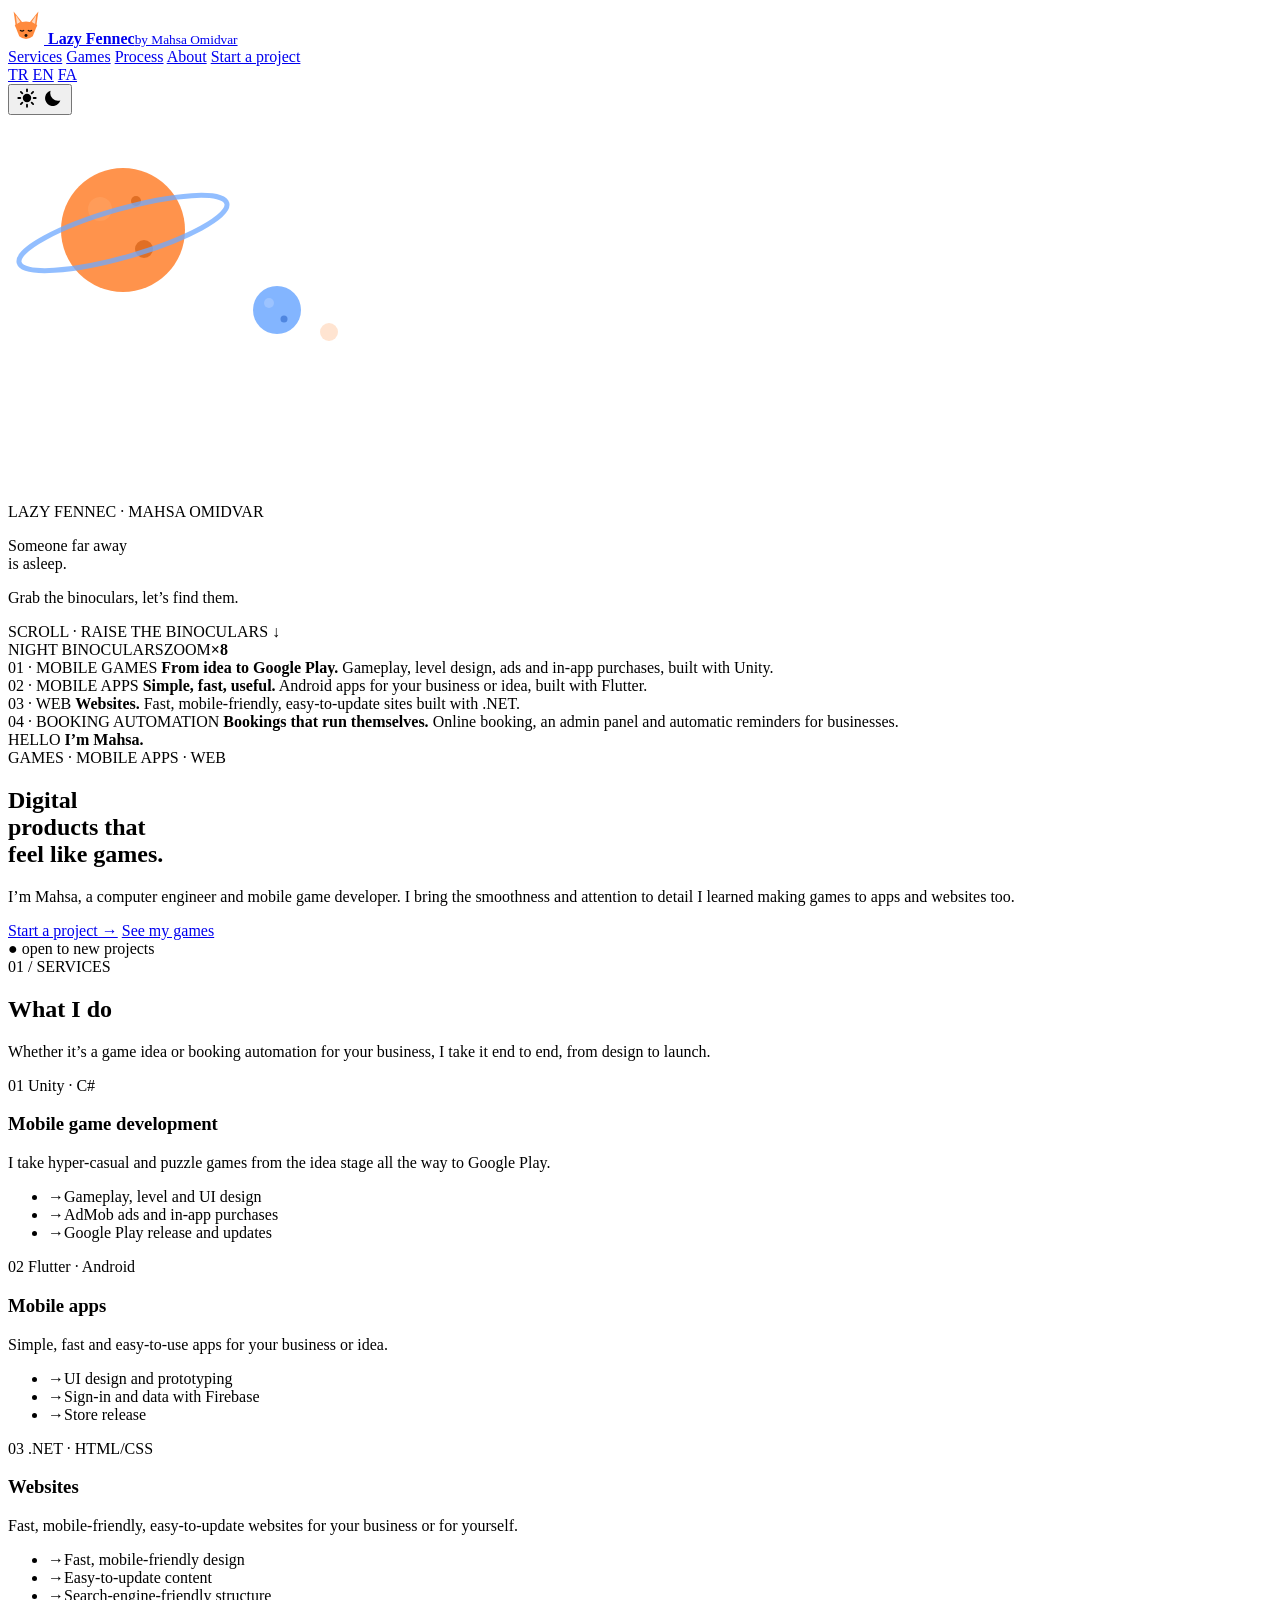
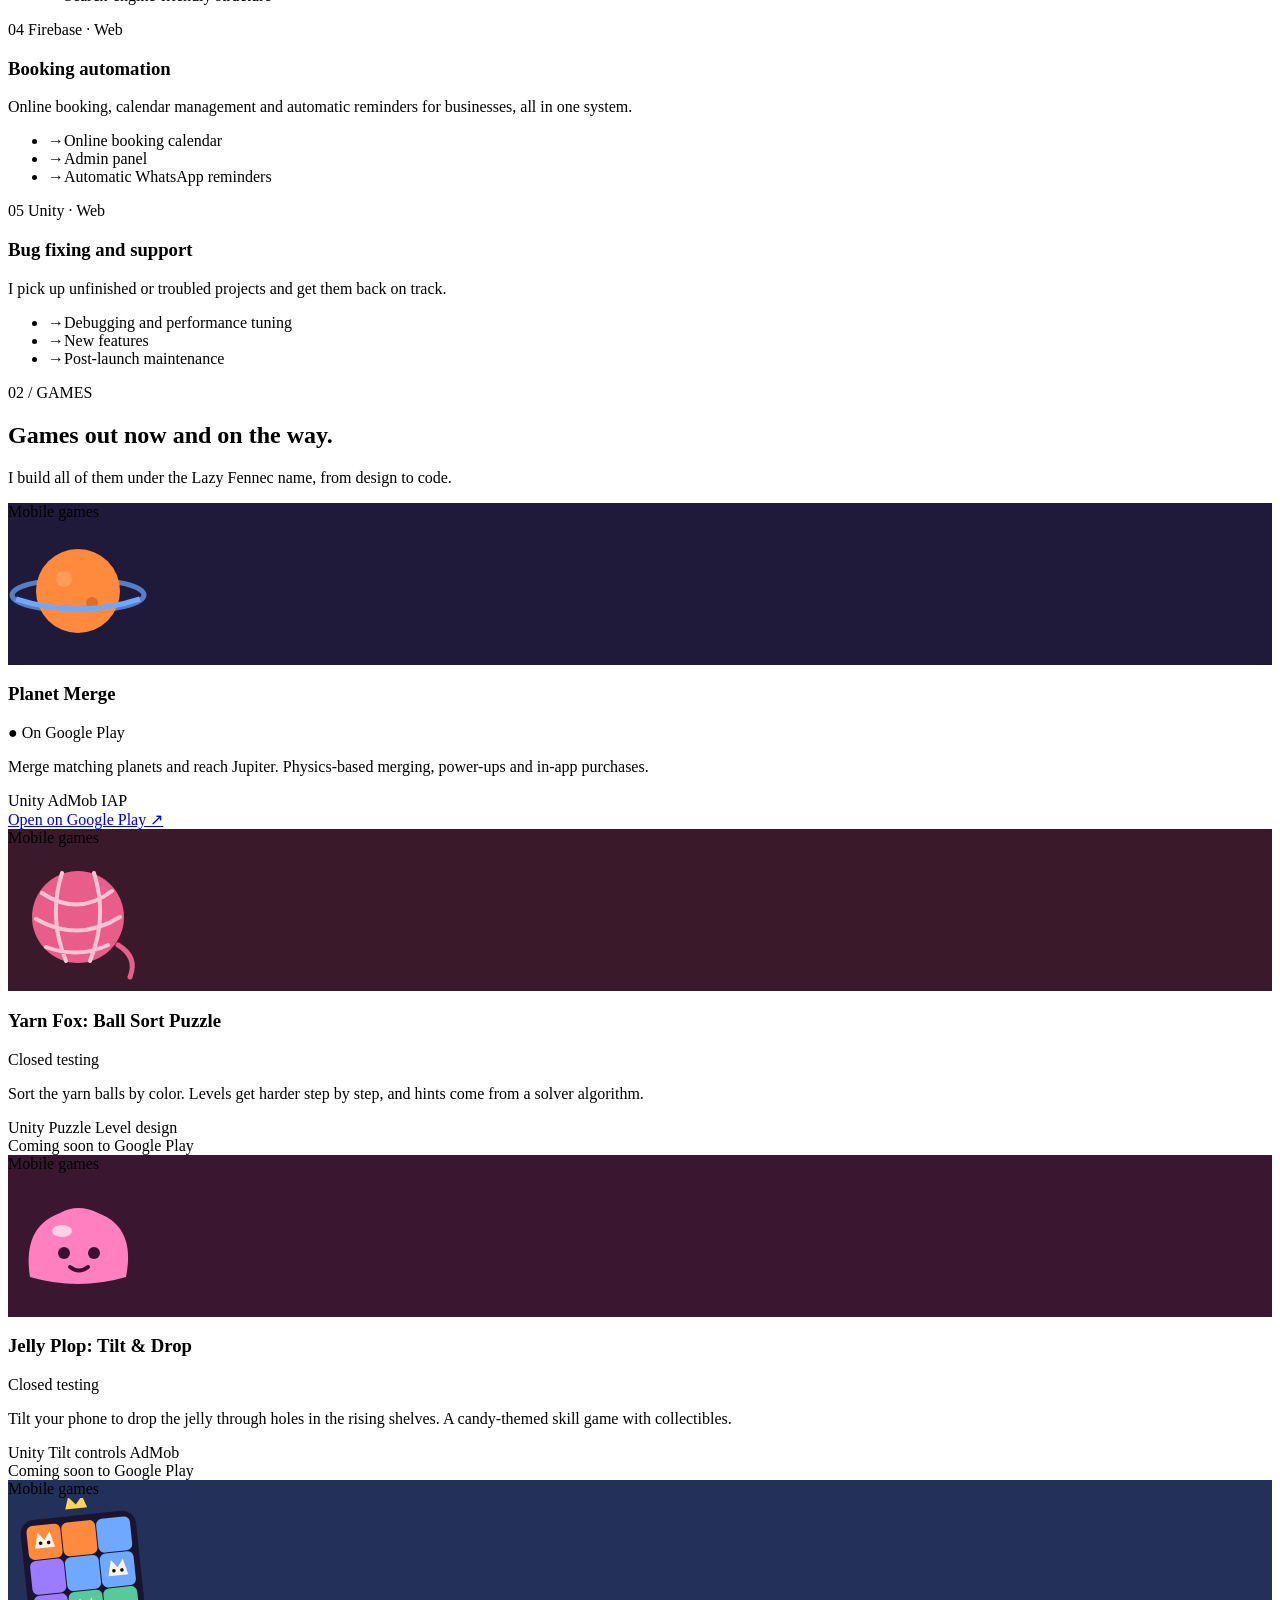
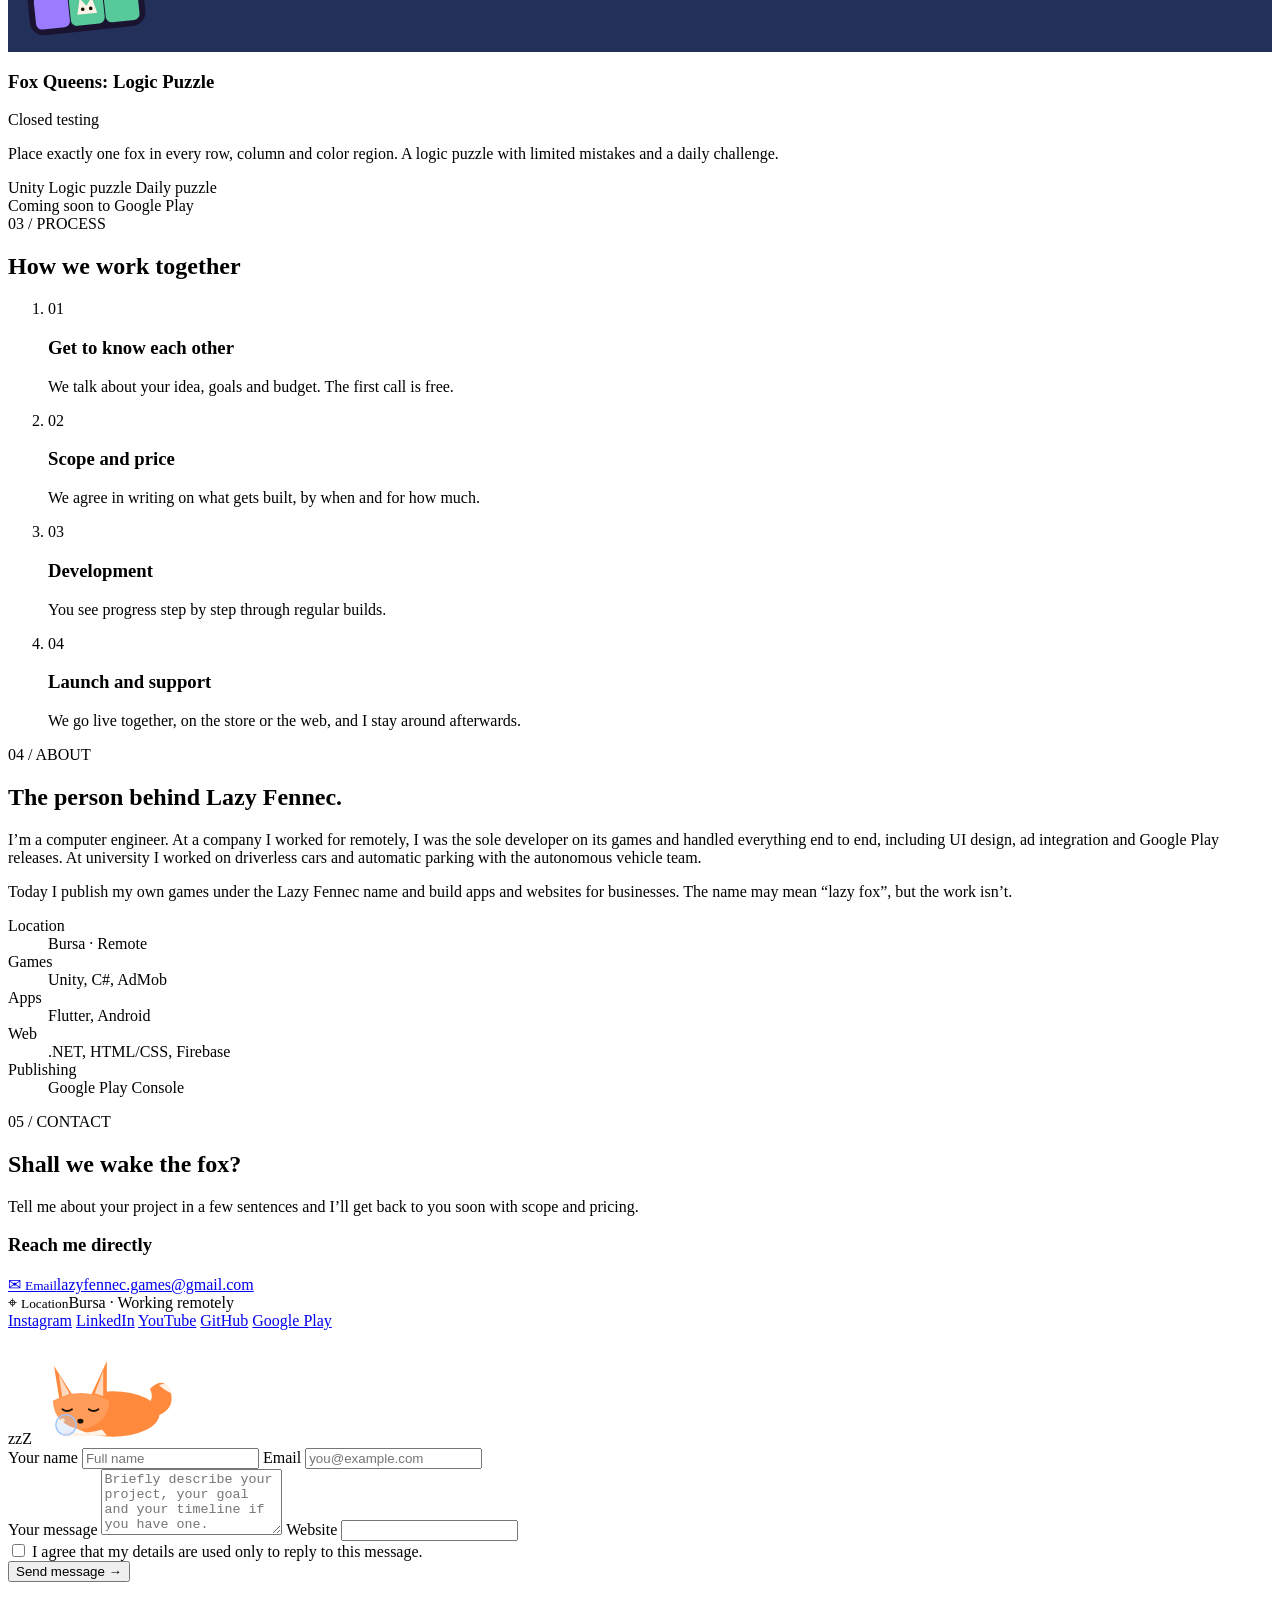
==== en/index.html @ 547708f9 "Yeni kişisel site: en/" ====
<!-- lf-static -->
<!DOCTYPE html>
<html lang="en" dir="ltr">
<head>
    <meta charset="utf-8" />
    <meta name="viewport" content="width=device-width, initial-scale=1" />
    <title>Lazy Fennec &#xB7; Mahsa Omidvar &#xB7; Games, apps and web</title>
    <meta name="description" content="Lazy Fennec &#xB7; Mahsa Omidvar. Mobile game, mobile app and website development. From idea to launch with Unity, Flutter and .NET." />
    <meta name="theme-color" content="#0F0D17" />
    <meta property="og:title" content="Lazy Fennec · Mahsa Omidvar" />
    <meta property="og:description" content="Digital products that feel like games: mobile games, apps and websites." />
    <meta property="og:type" content="website" />
        <link rel="canonical" href="https://lazyfennecgames.github.io/en/" />
        <link rel="alternate" hreflang="tr" href="https://lazyfennecgames.github.io/" />
        <link rel="alternate" hreflang="en" href="https://lazyfennecgames.github.io/en/" />
        <link rel="alternate" hreflang="fa" href="https://lazyfennecgames.github.io/fa/" />
        <link rel="alternate" hreflang="x-default" href="https://lazyfennecgames.github.io/" />
    <link rel="icon" href="/img/favicon.svg" type="image/svg+xml" />
    <link rel="preconnect" href="https://fonts.googleapis.com" />
    <link rel="preconnect" href="https://fonts.gstatic.com" crossorigin />
    <link href="https://fonts.googleapis.com/css2?family=Bricolage+Grotesque:opsz,wght@12..96,600;12..96,800&family=Inter:wght@400;500;600&family=JetBrains+Mono:wght@400;600&display=swap" rel="stylesheet" />
    <link rel="stylesheet" href="/css/site.css?v=y_Yrfu619B63tfsXi2c927QHI7N6H-RqmNzxObJ-59g" />
    <script>
        document.documentElement.classList.add('js');
        // Gece / gündüz: son seçimi hatırla (varsayılan gece). Sayfa çizilmeden önce ayarlanır, renk sıçraması olmaz.
        (function () { var t = 'night'; try { t = localStorage.getItem('lf-theme') === 'day' ? 'day' : 'night'; } catch (e) { } document.documentElement.setAttribute('data-theme', t); })();
        // JavaScript'te kullanılan, seçili dildeki metinler
        window.LF_I18N = {"hud":["SCANNING THE DESERT\u2026","A CACTUS \u00B7 NOT A FOX","ORANGE\u2026 BUT JUST A ROCK","ONLY STARS","WAIT! SOMETHING\u2019S THERE","\u25CF FENNEC FOUND \u00B7 ASLEEP"],"form":{"sending":"Sending\u2026","ok":"Message received! The fox is awake. I\u2019ll get back to you soon.","fail":"The message couldn\u2019t be sent right now. You can email me directly.","fix":"Could you check a few fields?","network":"Couldn\u2019t connect. You can email me directly."},"theme":{"toDay":"Switch to day mode","toNight":"Switch to night mode"}};
    </script>
        <script>
            window.LF_STATIC = {"formEndpoint":"","email":"lazyfennec.games@gmail.com","mailOpened":"Your email app has opened; you can send the message from there.","lang":"en","errors":{"name":"Please enter your name.","email":"Your email address is required.","emailInvalid":"This email address doesn\u2019t look valid.","message":"Tell me about your project in a few sentences.","messageLength":"Your message should be between 10 and 3000 characters.","consent":"Please tick the box to continue."}};
            // Ana sayfa (TR) ilk kez açılıyorsa tarayıcı diline göre İngilizce/Farsça sürüme yönlendir
            (function () {
                var cur = 'en', pick = null;
                try { pick = localStorage.getItem('lf-lang'); } catch (e) { }
                if (cur !== 'tr') { try { localStorage.setItem('lf-lang', cur); } catch (e) { } return; }
                if (pick === 'tr') return;
                if (!pick) { var n = (navigator.language || '').toLowerCase(); pick = n.indexOf('tr') === 0 ? 'tr' : n.indexOf('fa') === 0 ? 'fa' : 'en'; }
                if (pick === 'en' || pick === 'fa') location.replace('/' + pick + '/');
            })();
        </script>
</head>
<body class="lf-static-page">
    <header class="lf-nav" id="lf-nav">
        <nav class="lf-nav__inner" aria-label="Lazy Fennec">
            <a href="#ust" class="lf-brand" data-top dir="ltr">
                <svg width="36" height="36" viewBox="0 0 64 64" aria-hidden="true"><path d="M10 6 L26 26 L14 34 Z" fill="#FF8A3D"/><path d="M54 6 L38 26 L50 34 Z" fill="#FF8A3D"/><path d="M14 13 L22 25 L16 29 Z" fill="#FFD9BE"/><path d="M50 13 L42 25 L48 29 Z" fill="#FFD9BE"/><path d="M12 30 Q32 18 52 30 L44 50 Q32 60 20 50 Z" fill="#FF8A3D"/><path d="M22 40 q3 2 6 0" stroke="#1A0F05" stroke-width="2.2" fill="none" stroke-linecap="round"/><path d="M36 40 q3 2 6 0" stroke="#1A0F05" stroke-width="2.2" fill="none" stroke-linecap="round"/><circle cx="32" cy="49" r="2.6" fill="#1A0F05"/></svg>
                <span class="lf-brand__text"><strong>Lazy Fennec</strong><small>by Mahsa Omidvar</small></span>
            </a>
            <div class="lf-nav__links">
                <a href="#hizmetler">Services</a>
                <a href="#oyunlar">Games</a>
                <a href="#surec">Process</a>
                <a href="#hakkimda">About</a>
                <a href="#iletisim" class="lf-btn lf-btn--sm">Start a project</a>
            </div>
        </nav>
    </header>

    <!-- Sağ alt köşe: dil ve gece/gündüz -->
    <div class="lf-ctrl">
        <nav class="lf-lang" aria-label="Language">
            <a href="/" data-lang="tr" lang="tr" hreflang="tr" title="Türkçe" class="">TR</a>
            <a href="/en/" data-lang="en" lang="en" hreflang="en" title="English" class="is-on" aria-current="true">EN</a>
            <a href="/fa/" data-lang="fa" lang="fa" hreflang="fa" title="فارسی" class="">FA</a>
        </nav>
        <button type="button" id="lf-theme" class="lf-theme" aria-label="Switch to day mode" title="Switch to day mode">
            <svg class="lf-theme__sun" width="22" height="22" viewBox="0 0 24 24" aria-hidden="true"><circle cx="12" cy="12" r="4.6" fill="currentColor"/><g stroke="currentColor" stroke-width="2" stroke-linecap="round"><path d="M12 2.5v2.2M12 19.3v2.2M2.5 12h2.2M19.3 12h2.2M5.3 5.3l1.6 1.6M17.1 17.1l1.6 1.6M5.3 18.7l1.6-1.6M17.1 6.9l1.6-1.6"/></g></svg>
        <svg class="lf-theme__moon" width="22" height="22" viewBox="0 0 24 24" aria-hidden="true"><path d="M20 14.6A8.5 8.5 0 0 1 9.4 4a8.5 8.5 0 1 0 10.6 10.6Z" fill="currentColor"/></svg>
        </button>
    </div>


    
<!-- Sabit arka plan: yıldızlar ve gezegenler (site bölümlerinin arkasında) -->
<div class="lf-bg" aria-hidden="true">
    <div class="lf-bg__far" id="lf-far"></div>
    <div class="lf-bg__mid" id="lf-mid">
        <svg class="lf-bg__ring lf-drift" width="230" height="230" viewBox="0 0 230 230"><circle cx="115" cy="115" r="62" fill="#FF8A3D" opacity=".92"/><circle cx="92" cy="94" r="12" fill="#FF9C59"/><circle cx="136" cy="134" r="9" fill="#E06F25"/><circle cx="128" cy="86" r="5" fill="#E06F25"/><ellipse cx="115" cy="118" rx="108" ry="24" fill="none" stroke="#6EA8FF" stroke-width="5" opacity=".75" transform="rotate(-16 115 118)"/></svg>
        <svg class="lf-bg__blue lf-drift2" width="70" height="70" viewBox="0 0 70 70"><circle cx="35" cy="35" r="24" fill="#6EA8FF" opacity=".85"/><circle cx="27" cy="28" r="5" fill="#9CC3FF"/><circle cx="42" cy="44" r="3.5" fill="#4F86E0"/></svg>
        <svg class="lf-bg__dot lf-drift2" width="26" height="26" viewBox="0 0 26 26"><circle cx="13" cy="13" r="9" fill="#FFD9BE" opacity=".7"/></svg>
    </div>
    <span class="lf-shoot" style="right: 8%; top: 10%"></span>
    <span class="lf-shoot" style="right: 35%; top: 4%; animation-delay: 4.5s; width: 100px"></span>
    <span class="lf-shoot" style="right: 18%; top: 46%; animation-delay: 7s; width: 80px"></span>
</div>

<!-- ====== DÜRBÜN GİRİŞİ: kaydırma ile oynayan tek kameralık film ====== -->
<section id="ust" class="lf-film" aria-label="Lazy Fennec">
    <div class="lf-film__stage">
        <canvas id="lf-canvas" class="lf-film__canvas" aria-hidden="true"></canvas>

        <div id="lf-title" class="lf-film__title">
            <span class="lf-eyebrow lf-eyebrow--blue">LAZY FENNEC &#xB7; MAHSA OMIDVAR</span>
            <p class="lf-film__headline">Someone far away<br /><span class="lf-orange">is asleep.</span></p>
            <p class="lf-film__sub">Grab the binoculars, let&#x2019;s find them.</p>
            <span class="lf-film__cue lf-float">SCROLL &#xB7; RAISE THE BINOCULARS &#x2193;</span>
        </div>

        <div id="lf-hud" class="lf-hud" aria-hidden="true">
            <div class="lf-hud__top">
                <span>NIGHT BINOCULARS</span><i></i><span class="lf-blue">ZOOM</span><b id="lf-zoom">×8</b>
            </div>
            <div id="lf-hud-text" class="lf-hud__text"></div>
        </div>

            <div class="lf-cap lf-cap--bl" data-cap>
                <span class="lf-cap__k lf-orange-soft">01 &#xB7; MOBILE GAMES</span>
                <strong>From idea to Google Play.</strong>
                <span>Gameplay, level design, ads and in-app purchases, built with Unity.</span>
            </div>
            <div class="lf-cap lf-cap--tr" data-cap>
                <span class="lf-cap__k lf-blue">02 &#xB7; MOBILE APPS</span>
                <strong>Simple, fast, useful.</strong>
                <span>Android apps for your business or idea, built with Flutter.</span>
            </div>
            <div class="lf-cap lf-cap--bl" data-cap>
                <span class="lf-cap__k lf-orange-soft">03 &#xB7; WEB</span>
                <strong>Websites.</strong>
                <span>Fast, mobile-friendly, easy-to-update sites built with .NET.</span>
            </div>
            <div class="lf-cap lf-cap--tr" data-cap>
                <span class="lf-cap__k lf-blue">04 &#xB7; BOOKING AUTOMATION</span>
                <strong>Bookings that run themselves.</strong>
                <span>Online booking, an admin panel and automatic reminders for businesses.</span>
            </div>

        <div id="lf-hello" class="lf-cap lf-cap--hello">
            <span class="lf-cap__k lf-blue">HELLO</span>
            <strong>I&#x2019;m Mahsa.</strong>
            <span></span>
        </div>

        <div id="lf-hero" class="lf-hero">
            <div class="lf-hero__inner">
                <div class="lf-hero__text">
                    <span class="lf-eyebrow lf-eyebrow--blue">GAMES &#xB7; MOBILE APPS &#xB7; WEB</span>
                    <h1 class="lf-hero__title">Digital<br />products that<br /><span class="lf-orange">feel like games.</span></h1>
                    <p class="lf-hero__lead">I&#x2019;m Mahsa, a computer engineer and mobile game developer. I bring the smoothness and attention to detail I learned making games to apps and websites too.</p>
                    <div class="lf-actions">
                        <a href="#iletisim" class="lf-btn">Start a project &#x2192;</a>
                        <a href="#oyunlar" class="lf-btn lf-btn--ghost">See my games</a>
                    </div>
                </div>
                <div class="lf-hero__card-wrap">
                    <div id="lf-card" class="lf-hero__card">
                        <span class="lf-pill"><span class="lf-blue">●</span> open to new projects</span>
                    </div>
                </div>
            </div>
        </div>
    </div>
</section>

<main class="lf-site">

    <!-- HİZMETLER -->
    <section id="hizmetler" class="lf-section lf-rev">
        <div class="lf-section__head">
            <div>
                <span class="lf-eyebrow">01 / SERVICES</span>
                <h2 class="lf-h2">What I do</h2>
            </div>
            <p class="lf-muted lf-section__intro">Whether it&#x2019;s a game idea or booking automation for your business, I take it end to end, from design to launch.</p>
        </div>
        <div class="lf-grid lf-grid--services">
                <article class="lf-card lf-service">
                    <div class="lf-service__top">
                        <span class="lf-service__no">01</span>
                        <span class="lf-mono lf-blue" dir="ltr">Unity &#xB7; C#</span>
                    </div>
                    <h3>Mobile game development</h3>
                    <p>I take hyper-casual and puzzle games from the idea stage all the way to Google Play.</p>
                    <ul>
                            <li><span class="lf-orange">&#x2192;</span>Gameplay, level and UI design</li>
                            <li><span class="lf-orange">&#x2192;</span>AdMob ads and in-app purchases</li>
                            <li><span class="lf-orange">&#x2192;</span>Google Play release and updates</li>
                    </ul>
                </article>
                <article class="lf-card lf-service">
                    <div class="lf-service__top">
                        <span class="lf-service__no">02</span>
                        <span class="lf-mono lf-blue" dir="ltr">Flutter &#xB7; Android</span>
                    </div>
                    <h3>Mobile apps</h3>
                    <p>Simple, fast and easy-to-use apps for your business or idea.</p>
                    <ul>
                            <li><span class="lf-orange">&#x2192;</span>UI design and prototyping</li>
                            <li><span class="lf-orange">&#x2192;</span>Sign-in and data with Firebase</li>
                            <li><span class="lf-orange">&#x2192;</span>Store release</li>
                    </ul>
                </article>
                <article class="lf-card lf-service">
                    <div class="lf-service__top">
                        <span class="lf-service__no">03</span>
                        <span class="lf-mono lf-blue" dir="ltr">.NET &#xB7; HTML/CSS</span>
                    </div>
                    <h3>Websites</h3>
                    <p>Fast, mobile-friendly, easy-to-update websites for your business or for yourself.</p>
                    <ul>
                            <li><span class="lf-orange">&#x2192;</span>Fast, mobile-friendly design</li>
                            <li><span class="lf-orange">&#x2192;</span>Easy-to-update content</li>
                            <li><span class="lf-orange">&#x2192;</span>Search-engine-friendly structure</li>
                    </ul>
                </article>
                <article class="lf-card lf-service">
                    <div class="lf-service__top">
                        <span class="lf-service__no">04</span>
                        <span class="lf-mono lf-blue" dir="ltr">Firebase &#xB7; Web</span>
                    </div>
                    <h3>Booking automation</h3>
                    <p>Online booking, calendar management and automatic reminders for businesses, all in one system.</p>
                    <ul>
                            <li><span class="lf-orange">&#x2192;</span>Online booking calendar</li>
                            <li><span class="lf-orange">&#x2192;</span>Admin panel</li>
                            <li><span class="lf-orange">&#x2192;</span>Automatic WhatsApp reminders</li>
                    </ul>
                </article>
                <article class="lf-card lf-service">
                    <div class="lf-service__top">
                        <span class="lf-service__no">05</span>
                        <span class="lf-mono lf-blue" dir="ltr">Unity &#xB7; Web</span>
                    </div>
                    <h3>Bug fixing and support</h3>
                    <p>I pick up unfinished or troubled projects and get them back on track.</p>
                    <ul>
                            <li><span class="lf-orange">&#x2192;</span>Debugging and performance tuning</li>
                            <li><span class="lf-orange">&#x2192;</span>New features</li>
                            <li><span class="lf-orange">&#x2192;</span>Post-launch maintenance</li>
                    </ul>
                </article>
        </div>
    </section>

    <!-- OYUNLAR -->
    <section id="oyunlar" class="lf-section lf-rev">
        <div class="lf-section__head">
            <div>
                <span class="lf-eyebrow">02 / GAMES</span>
                <h2 class="lf-h2">Games out now and on the way.</h2>
            </div>
            <p class="lf-muted lf-section__intro">I build all of them under the Lazy Fennec name, from design to code.</p>
        </div>
        <div class="lf-grid lf-grid--games">
                <article class="lf-card lf-game" data-cat="mobil-oyunlar">
                    <div class="lf-game__art" style="background: #1F1A3A">
                            <span class="lf-pill lf-pill--dark">Mobile games</span>
                            <div class="lf-float">
                                        <svg width="140" height="140" viewBox="0 0 140 140" aria-hidden="true"><ellipse cx="70" cy="74" rx="66" ry="16" fill="none" stroke="#6EA8FF" stroke-width="5" opacity=".7"/><circle cx="70" cy="70" r="42" fill="#FF8A3D"/><circle cx="56" cy="58" r="8" fill="#FF9C59"/><circle cx="84" cy="82" r="6" fill="#E06F25"/><path d="M8 78 Q70 98 132 78" fill="none" stroke="#6EA8FF" stroke-width="5"/></svg>
                            </div>
                    </div>
                    <div class="lf-game__body">
                        <div class="lf-game__title">
                            <h3 dir="auto">Planet Merge</h3>
                                <span class="lf-status lf-status--live">&#x25CF; On Google Play</span>
                        </div>
                        <p>Merge matching planets and reach Jupiter. Physics-based merging, power-ups and in-app purchases.</p>
                            <div class="lf-tags">
                                    <span>Unity</span>
                                    <span>AdMob</span>
                                    <span>IAP</span>
                            </div>
                        <div class="lf-game__cta">
                                <a class="lf-btn lf-btn--sm" href="https://play.google.com/store/apps/details?id=com.lazyfennec.planetmerge" target="_blank" rel="noopener">Open on Google Play &#x2197;</a>
                        </div>
                    </div>
                </article>
                <article class="lf-card lf-game" data-cat="mobil-oyunlar">
                    <div class="lf-game__art" style="background: #3A1A2A">
                            <span class="lf-pill lf-pill--dark">Mobile games</span>
                            <div class="lf-float">
                                        <svg width="140" height="140" viewBox="0 0 140 140" aria-hidden="true"><circle cx="70" cy="70" r="46" fill="#E85D8A"/><path d="M34 46 Q70 70 104 44 M28 72 Q70 96 112 70 M38 100 Q70 112 100 98 M54 26 Q40 70 58 114 M86 26 Q100 70 82 114" fill="none" stroke="#FFC2D6" stroke-width="4" stroke-linecap="round"/><path d="M110 98 Q130 110 122 130" fill="none" stroke="#E85D8A" stroke-width="5" stroke-linecap="round"/></svg>
                            </div>
                    </div>
                    <div class="lf-game__body">
                        <div class="lf-game__title">
                            <h3 dir="auto">Yarn Fox: Ball Sort Puzzle</h3>
                                <span class="lf-status ">Closed testing</span>
                        </div>
                        <p>Sort the yarn balls by color. Levels get harder step by step, and hints come from a solver algorithm.</p>
                            <div class="lf-tags">
                                    <span>Unity</span>
                                    <span>Puzzle</span>
                                    <span>Level design</span>
                            </div>
                        <div class="lf-game__cta">
                                <span class="lf-muted lf-small">Coming soon to Google Play</span>
                        </div>
                    </div>
                </article>
                <article class="lf-card lf-game" data-cat="mobil-oyunlar">
                    <div class="lf-game__art" style="background: #3A1630">
                            <span class="lf-pill lf-pill--dark">Mobile games</span>
                            <div class="lf-float">
                                        <svg width="140" height="140" viewBox="0 0 140 140" aria-hidden="true"><path d="M22 104 Q14 54 52 40 Q70 30 90 40 Q128 54 118 104 Q70 118 22 104 Z" fill="#FF7FBF"/><ellipse cx="54" cy="58" rx="10" ry="6" fill="#FFD1E8"/><circle cx="56" cy="80" r="6" fill="#3A1030"/><circle cx="86" cy="80" r="6" fill="#3A1030"/><path d="M62 94 q9 7 18 0" stroke="#3A1030" stroke-width="4" fill="none" stroke-linecap="round"/></svg>
                            </div>
                    </div>
                    <div class="lf-game__body">
                        <div class="lf-game__title">
                            <h3 dir="auto">Jelly Plop: Tilt &amp; Drop</h3>
                                <span class="lf-status ">Closed testing</span>
                        </div>
                        <p>Tilt your phone to drop the jelly through holes in the rising shelves. A candy-themed skill game with collectibles.</p>
                            <div class="lf-tags">
                                    <span>Unity</span>
                                    <span>Tilt controls</span>
                                    <span>AdMob</span>
                            </div>
                        <div class="lf-game__cta">
                                <span class="lf-muted lf-small">Coming soon to Google Play</span>
                        </div>
                    </div>
                </article>
                <article class="lf-card lf-game" data-cat="mobil-oyunlar">
                    <div class="lf-game__art" style="background: #22305A">
                            <span class="lf-pill lf-pill--dark">Mobile games</span>
                            <div class="lf-float">
                                        <svg width="150" height="150" viewBox="0 0 150 150" aria-hidden="true"><g transform="rotate(-6 75 75)"><rect x="17" y="17" width="116" height="116" rx="14" fill="#1A1430"/><rect x="23" y="23" width="34" height="34" rx="6" fill="#FF8A3D"/><rect x="58" y="23" width="34" height="34" rx="6" fill="#FF8A3D"/><rect x="93" y="23" width="34" height="34" rx="6" fill="#6EA8FF"/><rect x="23" y="58" width="34" height="34" rx="6" fill="#9B7BFF"/><rect x="58" y="58" width="34" height="34" rx="6" fill="#6EA8FF"/><rect x="93" y="58" width="34" height="34" rx="6" fill="#6EA8FF"/><rect x="23" y="93" width="34" height="34" rx="6" fill="#9B7BFF"/><rect x="58" y="93" width="34" height="34" rx="6" fill="#57C99A"/><rect x="93" y="93" width="34" height="34" rx="6" fill="#57C99A"/><g><path d="M30 46 L34 30 L40 38 L46 30 L50 46 Z" fill="#FFF3E8"/><circle cx="36" cy="41" r="1.8" fill="#1A0F05"/><circle cx="44" cy="41" r="1.8" fill="#1A0F05"/></g><g><path d="M100 81 L104 65 L110 73 L116 65 L120 81 Z" fill="#FFF3E8"/><circle cx="106" cy="76" r="1.8" fill="#1A0F05"/><circle cx="114" cy="76" r="1.8" fill="#1A0F05"/></g><g><path d="M65 116 L69 100 L75 108 L81 100 L85 116 Z" fill="#FFF3E8"/><circle cx="71" cy="111" r="1.8" fill="#1A0F05"/><circle cx="79" cy="111" r="1.8" fill="#1A0F05"/></g><path d="M64 4 L68 -8 L75 0 L82 -8 L86 4 Z" fill="#FFD25A" transform="translate(0 6)"/></g></svg>
                            </div>
                    </div>
                    <div class="lf-game__body">
                        <div class="lf-game__title">
                            <h3 dir="auto">Fox Queens: Logic Puzzle</h3>
                                <span class="lf-status ">Closed testing</span>
                        </div>
                        <p>Place exactly one fox in every row, column and color region. A logic puzzle with limited mistakes and a daily challenge.</p>
                            <div class="lf-tags">
                                    <span>Unity</span>
                                    <span>Logic puzzle</span>
                                    <span>Daily puzzle</span>
                            </div>
                        <div class="lf-game__cta">
                                <span class="lf-muted lf-small">Coming soon to Google Play</span>
                        </div>
                    </div>
                </article>
        </div>
    </section>

    <!-- SÜREÇ -->
    <section id="surec" class="lf-section lf-rev">
        <div>
            <span class="lf-eyebrow">03 / PROCESS</span>
            <h2 class="lf-h2">How we work together</h2>
        </div>
        <ol class="lf-steps">
                <li>
                    <span class="lf-steps__no">01</span>
                    <h3>Get to know each other</h3>
                    <p>We talk about your idea, goals and budget. The first call is free.</p>
                </li>
                <li>
                    <span class="lf-steps__no">02</span>
                    <h3>Scope and price</h3>
                    <p>We agree in writing on what gets built, by when and for how much.</p>
                </li>
                <li>
                    <span class="lf-steps__no">03</span>
                    <h3>Development</h3>
                    <p>You see progress step by step through regular builds.</p>
                </li>
                <li>
                    <span class="lf-steps__no">04</span>
                    <h3>Launch and support</h3>
                    <p>We go live together, on the store or the web, and I stay around afterwards.</p>
                </li>
        </ol>
    </section>

    <!-- HAKKIMDA -->
    <section id="hakkimda" class="lf-section lf-rev">
        <div class="lf-about">
            <div class="lf-about__text">
                <span class="lf-eyebrow">04 / ABOUT</span>
                <h2 class="lf-h2 lf-h2--sm">The person behind Lazy Fennec.</h2>
                    <p>I&#x2019;m a computer engineer. At a company I worked for remotely, I was the sole developer on its games and handled everything end to end, including UI design, ad integration and Google Play releases. At university I worked on driverless cars and automatic parking with the autonomous vehicle team.</p>
                    <p>Today I publish my own games under the Lazy Fennec name and build apps and websites for businesses. The name may mean &#x201C;lazy fox&#x201D;, but the work isn&#x2019;t.</p>
            </div>
            <dl class="lf-facts">
                    <div><dt>Location</dt><dd>Bursa &#xB7; Remote</dd></div>
                    <div><dt>Games</dt><dd>Unity, C#, AdMob</dd></div>
                    <div><dt>Apps</dt><dd>Flutter, Android</dd></div>
                    <div><dt>Web</dt><dd>.NET, HTML/CSS, Firebase</dd></div>
                    <div><dt>Publishing</dt><dd>Google Play Console</dd></div>
            </dl>
        </div>
    </section>

    <!-- İLETİŞİM -->
    <section id="iletisim" class="lf-section lf-rev">
        <div class="lf-contact__head">
            <span class="lf-eyebrow">05 / CONTACT</span>
            <h2 class="lf-h2 lf-h2--xl">Shall we wake the fox?</h2>
            <p class="lf-muted">Tell me about your project in a few sentences and I&#x2019;ll get back to you soon with scope and pricing.</p>
        </div>

        <div class="lf-contact">
            <aside class="lf-contact__info">
                <h3>Reach me directly</h3>
                <a class="lf-contact__row" href="mailto:lazyfennec.games@gmail.com">
                    <span class="lf-contact__icon" aria-hidden="true">✉</span>
                    <span><small>Email</small><span dir="ltr">lazyfennec.games@gmail.com</span></span>
                </a>
                <div class="lf-contact__row lf-contact__row--static">
                    <span class="lf-contact__icon" aria-hidden="true">⌖</span>
                    <span><small>Location</small>Bursa &#xB7; Working remotely</span>
                </div>
                <div class="lf-social">
                            <a href="https://instagram.com/lazyfennecgames" target="_blank" rel="noopener">Instagram</a>
                            <a href="https://www.linkedin.com/in/mahsa-omidvar-gharehbaba-b6abb8252/" target="_blank" rel="noopener">LinkedIn</a>
                            <a href="https://www.youtube.com/@LazyFennec" target="_blank" rel="noopener">YouTube</a>
                            <a href="https://github.com/lazyfennecgames" target="_blank" rel="noopener">GitHub</a>
                            <a href="https://play.google.com/store/apps/details?id=com.lazyfennec.planetmerge" target="_blank" rel="noopener">Google Play</a>
                </div>
                <div class="lf-snooze" title="Shh&#x2026; the fox is asleep">
                    <span class="lf-snooze__z">z</span><span class="lf-snooze__z">z</span><span class="lf-snooze__z">Z</span>
                    <svg class="lf-contact__fox" width="150" height="114" viewBox="0 0 250 190" aria-hidden="true"><path d="M150 150 Q235 150 225 105 Q215 75 190 98 Q205 130 150 132 Z" fill="#FF8A3D"/><path d="M205 92 Q222 84 226 106 Q214 100 205 92 Z" fill="#FFF3E8"/><ellipse cx="128" cy="140" rx="78" ry="38" fill="#FF8A3D"/><path d="M30 60 L62 110 L40 122 Z" fill="#FF8A3D"/><path d="M118 52 L92 108 L118 116 Z" fill="#FF8A3D"/><path d="M38 74 L56 106 L44 113 Z" fill="#FFD9BE"/><path d="M112 68 L98 106 L112 110 Z" fill="#FFD9BE"/><path d="M28 118 Q75 92 122 118 Q120 158 75 166 Q30 158 28 118 Z" fill="#FF9C59"/><path d="M44 132 q8 6 16 0" stroke="#1A0F05" stroke-width="3" fill="none" stroke-linecap="round"/><path d="M88 132 q8 6 16 0" stroke="#1A0F05" stroke-width="3" fill="none" stroke-linecap="round"/><ellipse cx="74" cy="152" rx="5" ry="4" fill="#1A0F05"/><path d="M50 168 Q75 176 110 166 L118 176 L42 178 Z" fill="#FFF3E8"/><g class="lf-bubble"><circle cx="50" cy="158" r="17" fill="rgba(156,195,255,.25)" stroke="#9CC3FF" stroke-width="2"/><circle cx="44" cy="151" r="4" fill="#F4EFE6" opacity=".85"/></g></svg>
                </div>
            </aside>

            <form id="lf-form" class="lf-form" method="post" novalidate action="/?handler=Contact">
                <div class="lf-form__row">
                    <label class="lf-field">
                        <span>Your name</span>
                        <input name="Form.Name" value="" class="" autocomplete="name" placeholder="Full name" maxlength="80" required />
                        <span class="lf-field__err" data-err="Name"></span>
                    </label>
                    <label class="lf-field">
                        <span>Email</span>
                        <input name="Form.Email" value="" class="" type="email" dir="ltr" autocomplete="email" placeholder="you@example.com" maxlength="120" required />
                        <span class="lf-field__err" data-err="Email"></span>
                    </label>
                </div>

                <label class="lf-field">
                    <span>Your message</span>
                    <textarea name="Form.Message" class="" rows="4" maxlength="3000" placeholder="Briefly describe your project, your goal and your timeline if you have one." required></textarea>
                    <span class="lf-field__err" data-err="Message"></span>
                </label>

                <label class="lf-hp" aria-hidden="true">Website <input name="Form.Website" tabindex="-1" autocomplete="off" /></label>

                <div class="lf-form__foot">
                    <div class="lf-form__consent">
                        <label class="lf-consent">
                            <input type="checkbox" name="Form.Consent" value="true" />
                            <span>I agree that my details are used only to reply to this message.</span>
                        </label>
                        <span class="lf-field__err" data-err="Consent"></span>
                    </div>
                    <button type="submit" class="lf-btn" id="lf-send">Send message &#x2192;</button>
                </div>
                <div>
                    <p id="lf-form-status" class="lf-form__status" role="status" aria-live="polite"></p>
                </div>
            </form>
        </div>
    </section>
</main>



    <footer class="lf-footer">
        <div class="lf-footer__inner">
            <span dir="ltr">© <span data-year>2026</span> Lazy Fennec · Mahsa Omidvar</span>
            <span>Made in Bursa, next to a sleeping fox.</span>
                <a class="lf-footer__legal" href="/legal/">Game privacy policies &amp; terms</a>
        </div>
    </footer>

    <script src="/js/site.js?v=XsB-GHq_kJXBicAA6w_eFf8lUjblbwbVue3Cyn4xFes"></script>
    
    <script src="/js/intro.js?v=oHVJWrjP1W9Druq8LkJIjcpzNBCGlmn8-Dgd1cblw4A"></script>

</body>
</html>
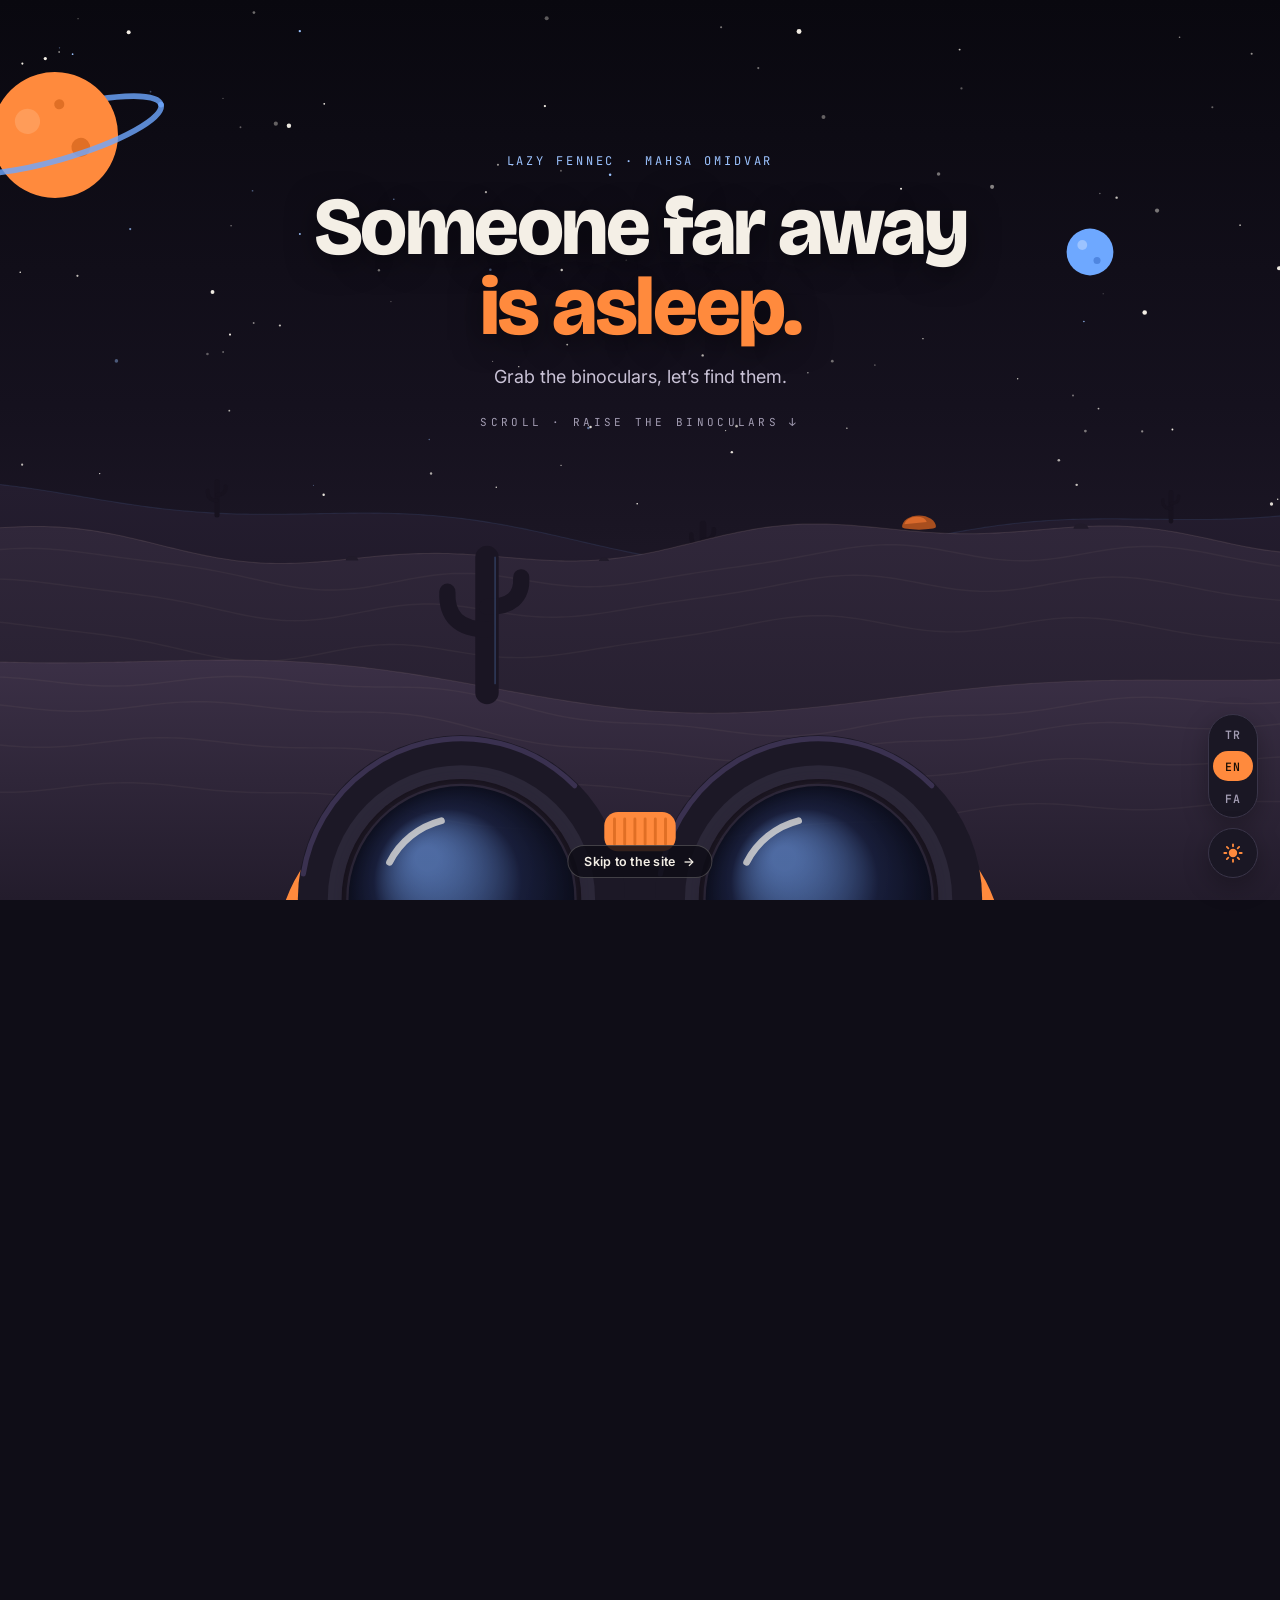
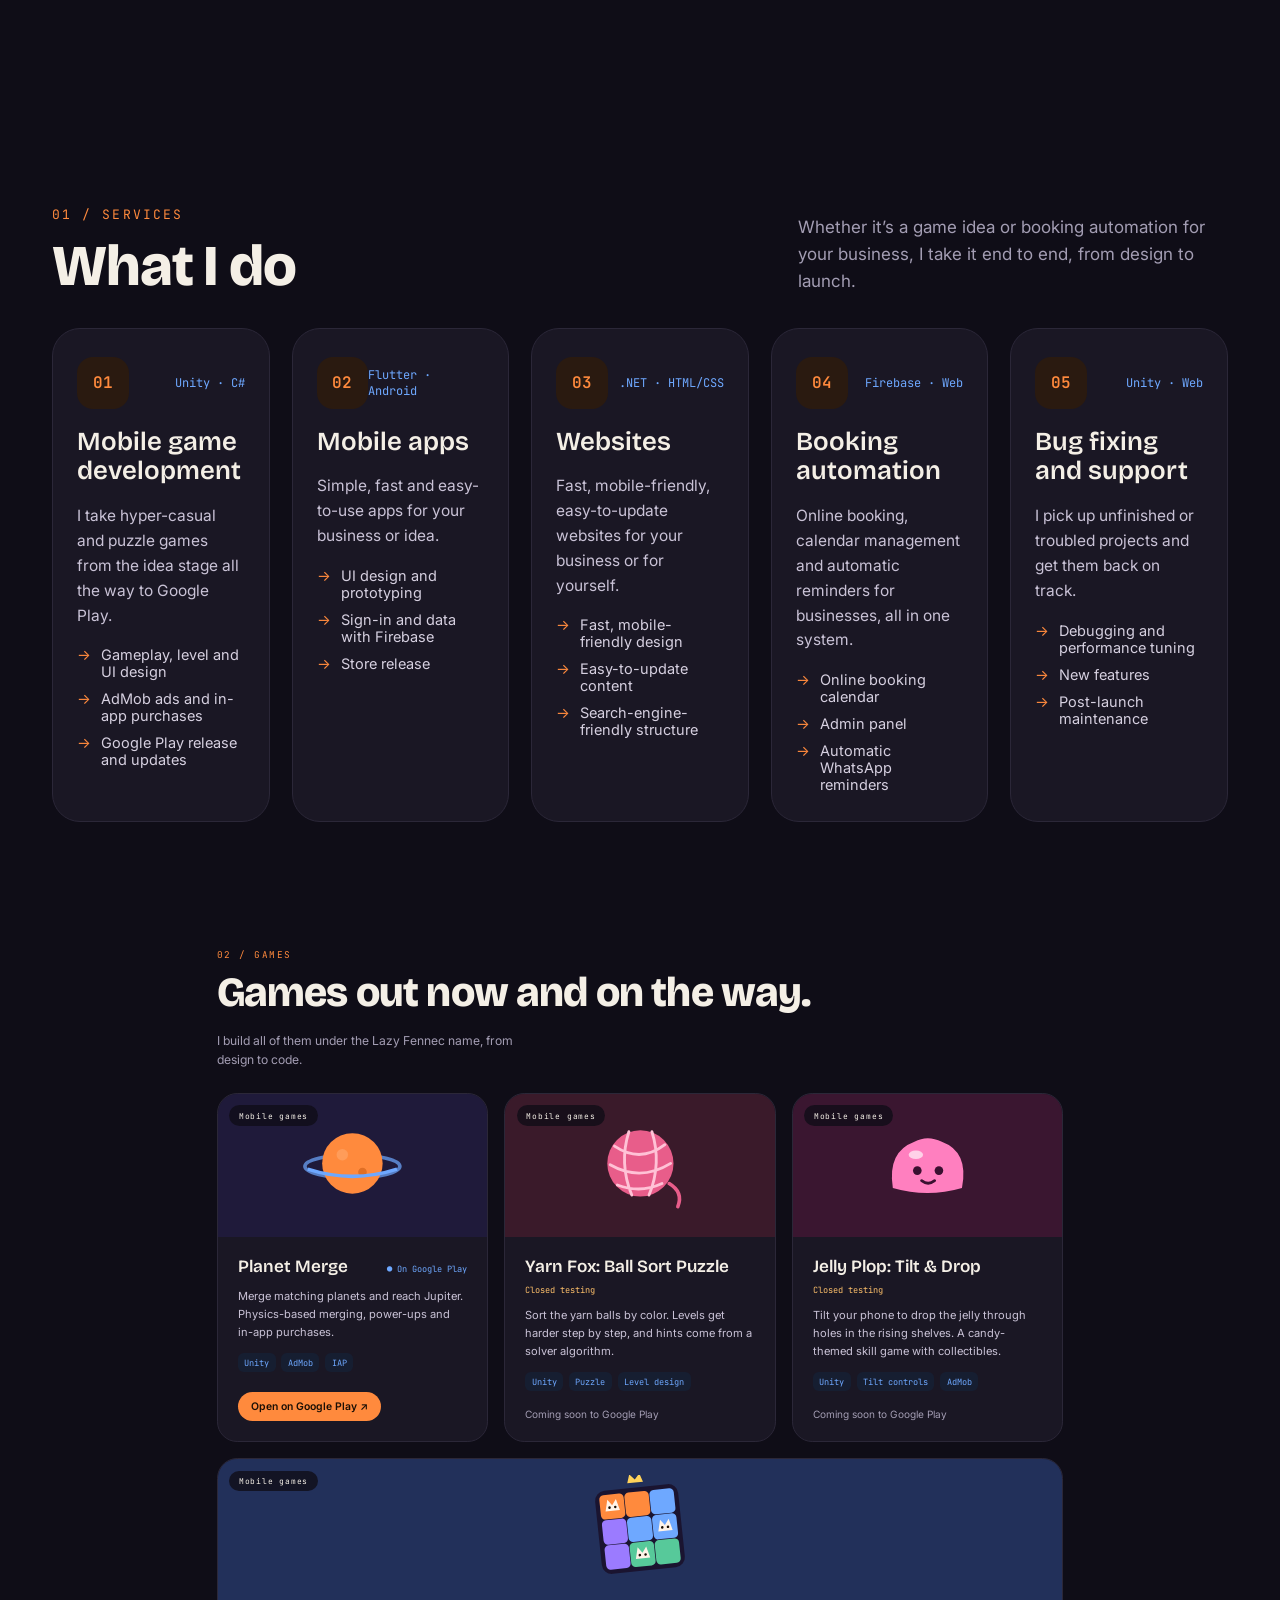
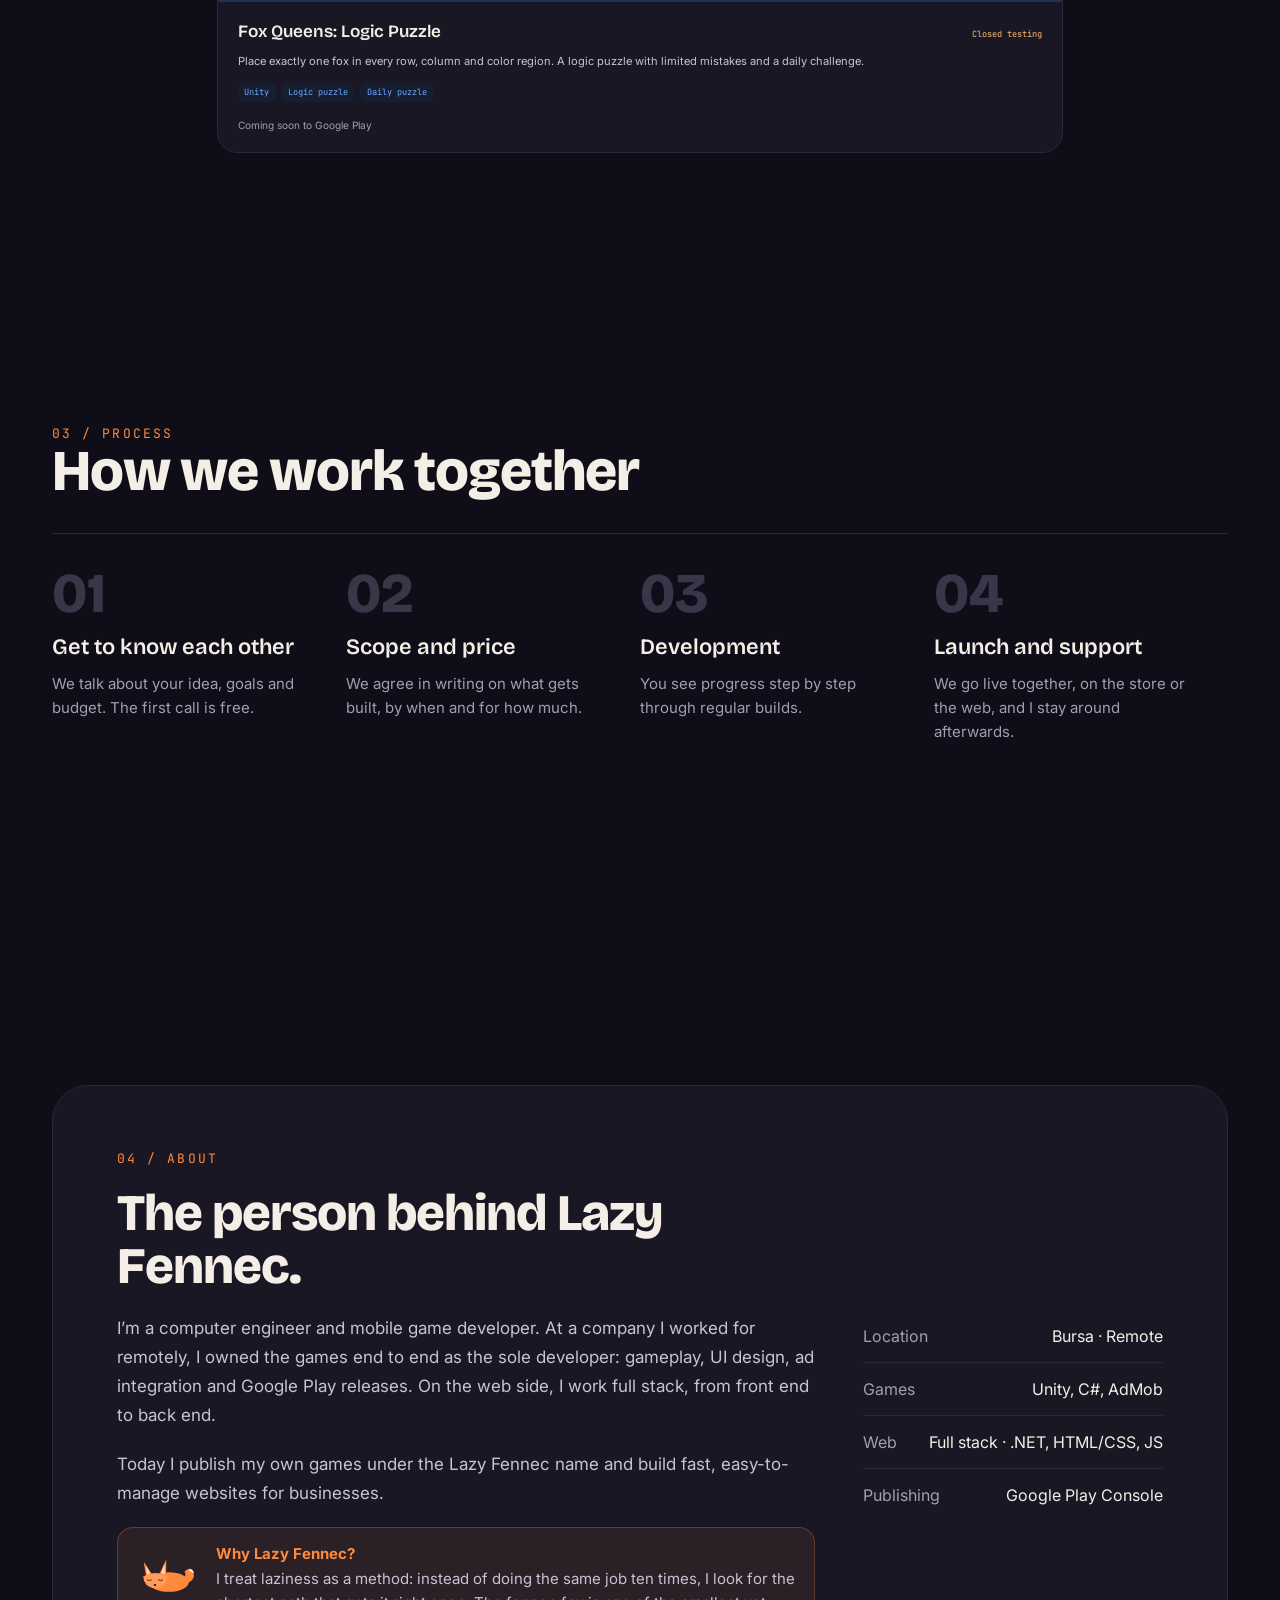
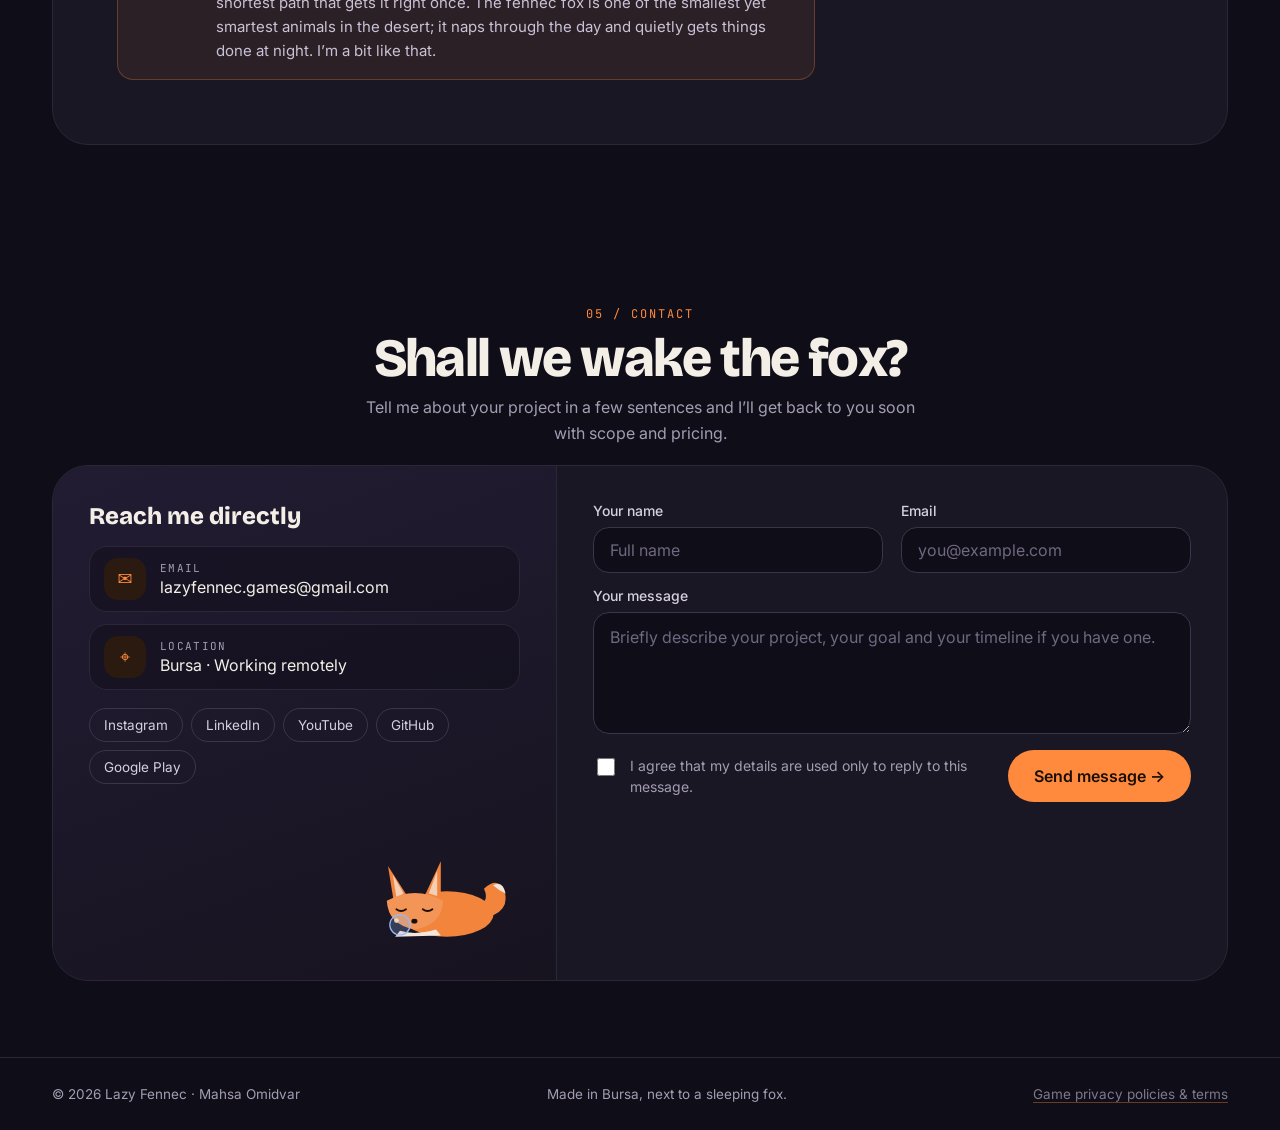
==== commit cd9d19bf: "Site güncellendi: SEO, hakkımda, performans (en/)" ====
--- a/en/index.html
+++ b/en/index.html
@@ -4,12 +4,27 @@
 <head>
     <meta charset="utf-8" />
     <meta name="viewport" content="width=device-width, initial-scale=1" />
-    <title>Lazy Fennec &#xB7; Mahsa Omidvar &#xB7; Games, apps and web</title>
-    <meta name="description" content="Lazy Fennec &#xB7; Mahsa Omidvar. Mobile game, mobile app and website development. From idea to launch with Unity, Flutter and .NET." />
+    <title>Mahsa Omidvar &#xB7; Lazy Fennec | Mobile Game &amp; Web Developer</title>
+    <meta name="description" content="Mahsa Omidvar (Lazy Fennec): mobile game developer with Unity and full-stack web developer. Based in Bursa, working remotely on games, websites and booking automation." />
     <meta name="theme-color" content="#0F0D17" />
-    <meta property="og:title" content="Lazy Fennec · Mahsa Omidvar" />
-    <meta property="og:description" content="Digital products that feel like games: mobile games, apps and websites." />
+    <meta name="author" content="Mahsa Omidvar" />
+    <meta name="robots" content="index, follow, max-image-preview:large" />
+    <meta property="og:site_name" content="Lazy Fennec" />
+    <meta property="og:title" content="Mahsa Omidvar &#xB7; Lazy Fennec | Mobile Game &amp; Web Developer" />
+    <meta property="og:description" content="Mobile game and full-stack web developer. Digital products that feel like games." />
     <meta property="og:type" content="website" />
+    <meta property="og:url" content="https://lazyfennecgames.github.io/en/" />
+    <meta property="og:image" content="https://lazyfennecgames.github.io/img/og.png" />
+    <meta property="og:image:width" content="1200" />
+    <meta property="og:image:height" content="630" />
+    <meta property="og:image:alt" content="Mahsa Omidvar · Lazy Fennec" />
+    <meta property="og:locale" content="en_US" />
+        <meta property="og:locale:alternate" content="tr_TR" />
+        <meta property="og:locale:alternate" content="fa_IR" />
+    <meta name="twitter:card" content="summary_large_image" />
+    <meta name="twitter:title" content="Mahsa Omidvar &#xB7; Lazy Fennec | Mobile Game &amp; Web Developer" />
+    <meta name="twitter:description" content="Mobile game and full-stack web developer. Digital products that feel like games." />
+    <meta name="twitter:image" content="https://lazyfennecgames.github.io/img/og.png" />
         <link rel="canonical" href="https://lazyfennecgames.github.io/en/" />
         <link rel="alternate" hreflang="tr" href="https://lazyfennecgames.github.io/" />
         <link rel="alternate" hreflang="en" href="https://lazyfennecgames.github.io/en/" />
@@ -19,9 +34,11 @@
     <link rel="preconnect" href="https://fonts.googleapis.com" />
     <link rel="preconnect" href="https://fonts.gstatic.com" crossorigin />
     <link href="https://fonts.googleapis.com/css2?family=Bricolage+Grotesque:opsz,wght@12..96,600;12..96,800&family=Inter:wght@400;500;600&family=JetBrains+Mono:wght@400;600&display=swap" rel="stylesheet" />
-    <link rel="stylesheet" href="/css/site.css?v=y_Yrfu619B63tfsXi2c927QHI7N6H-RqmNzxObJ-59g" />
+    <link rel="stylesheet" href="/css/site.css?v=JUsjJZdfhnQgslMtgOaq5lcCsf_JjZQsIJ8wnJJUw9U" />
     <script>
         document.documentElement.classList.add('js');
+        // Zayıf cihaz / veri tasarrufu: hafif mod (daha az animasyon, daha düşük çözünürlüklü film)
+        (function () { var n = navigator, c = n.connection || {}; if ((n.hardwareConcurrency && n.hardwareConcurrency <= 2) || (n.deviceMemory && n.deviceMemory <= 2) || c.saveData) document.documentElement.classList.add('lf-lite'); })();
         // Gece / gündüz: son seçimi hatırla (varsayılan gece). Sayfa çizilmeden önce ayarlanır, renk sıçraması olmaz.
         (function () { var t = 'night'; try { t = localStorage.getItem('lf-theme') === 'day' ? 'day' : 'night'; } catch (e) { } document.documentElement.setAttribute('data-theme', t); })();
         // JavaScript'te kullanılan, seçili dildeki metinler
@@ -71,7 +88,8 @@
     </div>
 
 
-    
+    <script type="application/ld&#x2B;json">{"@context":"https://schema.org","@graph":[{"@type":"WebSite","@id":"https://lazyfennecgames.github.io/#website","url":"https://lazyfennecgames.github.io/","name":"Lazy Fennec","alternateName":["Lazy Fennec Games","Mahsa Omidvar"],"inLanguage":["tr","en","fa"],"publisher":{"@id":"https://lazyfennecgames.github.io/#mahsa"}},{"@type":"Person","@id":"https://lazyfennecgames.github.io/#mahsa","name":"Mahsa Omidvar","alternateName":"Lazy Fennec","url":"https://lazyfennecgames.github.io/","image":"https://lazyfennecgames.github.io/img/og.png","email":"lazyfennec.games@gmail.com","jobTitle":"Mobile Game \u0026 Web Developer","description":"Mahsa Omidvar (Lazy Fennec): mobile game developer with Unity and full-stack web developer. Based in Bursa, working remotely on games, websites and booking automation.","address":{"@type":"PostalAddress","addressLocality":"Bursa","addressCountry":"TR"},"knowsAbout":["Unity","C#","Mobile game development","Puzzle game design","Level design","Web development","Full-stack development","Front-end development",".NET","ASP.NET Core","HTML","CSS","JavaScript","Google Play"],"sameAs":["https://instagram.com/lazyfennecgames","https://www.linkedin.com/in/mahsa-omidvar-gharehbaba-b6abb8252/","https://www.youtube.com/@LazyFennec","https://github.com/lazyfennecgames","https://play.google.com/store/apps/details?id=com.lazyfennec.planetmerge"]},{"@type":"ProfilePage","@id":"https://lazyfennecgames.github.io/en/#page","url":"https://lazyfennecgames.github.io/en/","name":"Mahsa Omidvar \u00B7 Lazy Fennec | Mobile Game \u0026 Web Developer","description":"Mahsa Omidvar (Lazy Fennec): mobile game developer with Unity and full-stack web developer. Based in Bursa, working remotely on games, websites and booking automation.","inLanguage":"en","isPartOf":{"@id":"https://lazyfennecgames.github.io/#website"},"mainEntity":{"@id":"https://lazyfennecgames.github.io/#mahsa"}},{"@type":"VideoGame","name":"Planet Merge","description":"Merge matching planets and reach Jupiter. Physics-based merging, power-ups and in-app purchases.","gamePlatform":"Android","operatingSystem":"Android","applicationCategory":"Game","author":{"@id":"https://lazyfennecgames.github.io/#mahsa"},"url":"https://play.google.com/store/apps/details?id=com.lazyfennec.planetmerge"},{"@type":"VideoGame","name":"Yarn Fox: Ball Sort Puzzle","description":"Sort the yarn balls by color. Levels get harder step by step, and hints come from a solver algorithm.","gamePlatform":"Android","operatingSystem":"Android","applicationCategory":"Game","author":{"@id":"https://lazyfennecgames.github.io/#mahsa"}},{"@type":"VideoGame","name":"Jelly Plop: Tilt \u0026 Drop","description":"Tilt your phone to drop the jelly through holes in the rising shelves. A candy-themed skill game with collectibles.","gamePlatform":"Android","operatingSystem":"Android","applicationCategory":"Game","author":{"@id":"https://lazyfennecgames.github.io/#mahsa"}},{"@type":"VideoGame","name":"Fox Queens: Logic Puzzle","description":"Place exactly one fox in every row, column and color region. A logic puzzle with limited mistakes and a daily challenge.","gamePlatform":"Android","operatingSystem":"Android","applicationCategory":"Game","author":{"@id":"https://lazyfennecgames.github.io/#mahsa"}}]}</script>
+
 <!-- Sabit arka plan: yıldızlar ve gezegenler (site bölümlerinin arkasında) -->
 <div class="lf-bg" aria-hidden="true">
     <div class="lf-bg__far" id="lf-far"></div>
@@ -125,10 +143,12 @@
                 <span>Online booking, an admin panel and automatic reminders for businesses.</span>
             </div>
 
+            <button type="button" id="lf-skip" class="lf-skip">Skip to the site <span aria-hidden="true">&#x2192;</span></button>
+
         <div id="lf-hello" class="lf-cap lf-cap--hello">
             <span class="lf-cap__k lf-blue">HELLO</span>
             <strong>I&#x2019;m Mahsa.</strong>
-            <span></span>
+            <span>The fox wasn&#x2019;t sleeping. It was working out the shortest way.</span>
         </div>
 
         <div id="lf-hero" class="lf-hero">
@@ -373,14 +393,20 @@
             <div class="lf-about__text">
                 <span class="lf-eyebrow">04 / ABOUT</span>
                 <h2 class="lf-h2 lf-h2--sm">The person behind Lazy Fennec.</h2>
-                    <p>I&#x2019;m a computer engineer. At a company I worked for remotely, I was the sole developer on its games and handled everything end to end, including UI design, ad integration and Google Play releases. At university I worked on driverless cars and automatic parking with the autonomous vehicle team.</p>
-                    <p>Today I publish my own games under the Lazy Fennec name and build apps and websites for businesses. The name may mean &#x201C;lazy fox&#x201D;, but the work isn&#x2019;t.</p>
+                    <p>I&#x2019;m a computer engineer and mobile game developer. At a company I worked for remotely, I owned the games end to end as the sole developer: gameplay, UI design, ad integration and Google Play releases. On the web side, I work full stack, from front end to back end.</p>
+                    <p>Today I publish my own games under the Lazy Fennec name and build fast, easy-to-manage websites for businesses.</p>
+                    <div class="lf-why">
+                        <svg class="lf-why__fox" width="64" height="49" viewBox="0 0 250 190" aria-hidden="true"><path d="M150 150 Q235 150 225 105 Q215 75 190 98 Q205 130 150 132 Z" fill="#FF8A3D"/><path d="M205 92 Q222 84 226 106 Q214 100 205 92 Z" fill="#FFF3E8"/><ellipse cx="128" cy="140" rx="78" ry="38" fill="#FF8A3D"/><path d="M30 60 L62 110 L40 122 Z" fill="#FF8A3D"/><path d="M118 52 L92 108 L118 116 Z" fill="#FF8A3D"/><path d="M38 74 L56 106 L44 113 Z" fill="#FFD9BE"/><path d="M112 68 L98 106 L112 110 Z" fill="#FFD9BE"/><path d="M28 118 Q75 92 122 118 Q120 158 75 166 Q30 158 28 118 Z" fill="#FF9C59"/><path d="M44 132 q8 6 16 0" stroke="#1A0F05" stroke-width="3" fill="none" stroke-linecap="round"/><path d="M88 132 q8 6 16 0" stroke="#1A0F05" stroke-width="3" fill="none" stroke-linecap="round"/><ellipse cx="74" cy="152" rx="5" ry="4" fill="#1A0F05"/></svg>
+                        <div>
+                            <strong>Why Lazy Fennec?</strong>
+                            <p>I treat laziness as a method: instead of doing the same job ten times, I look for the shortest path that gets it right once. The fennec fox is one of the smallest yet smartest animals in the desert; it naps through the day and quietly gets things done at night. I&#x2019;m a bit like that.</p>
+                        </div>
+                    </div>
             </div>
             <dl class="lf-facts">
                     <div><dt>Location</dt><dd>Bursa &#xB7; Remote</dd></div>
                     <div><dt>Games</dt><dd>Unity, C#, AdMob</dd></div>
-                    <div><dt>Apps</dt><dd>Flutter, Android</dd></div>
-                    <div><dt>Web</dt><dd>.NET, HTML/CSS, Firebase</dd></div>
+                    <div><dt>Web</dt><dd>Full stack &#xB7; .NET, HTML/CSS, JS</dd></div>
                     <div><dt>Publishing</dt><dd>Google Play Console</dd></div>
             </dl>
         </div>
@@ -468,9 +494,9 @@
         </div>
     </footer>
 
-    <script src="/js/site.js?v=XsB-GHq_kJXBicAA6w_eFf8lUjblbwbVue3Cyn4xFes"></script>
+    <script src="/js/site.js?v=nrYHC2a_hS8eRBWaysgQRdelNVQjk-IgrY110L_L0DE"></script>
     
-    <script src="/js/intro.js?v=oHVJWrjP1W9Druq8LkJIjcpzNBCGlmn8-Dgd1cblw4A"></script>
+    <script src="/js/intro.js?v=qG0l_B6lrn7PgY5m9iGuQG95Y7Y0bKiXXOCw1V2sJ2k"></script>
 
 </body>
 </html>
--- a/css/site.css
+++ b/css/site.css
@@ -0,0 +1,679 @@
+/* ==========================================================================
+   Lazy Fennec · Mahsa Omidvar
+   Renkler: gece #0F0D17 · turuncu #FF8A3D · gök mavisi #6EA8FF
+   ========================================================================== */
+
+:root {
+    --bg: #0F0D17;
+    --surface: #1A1724;
+    --line: #2B2738;
+    --line-2: #3A3549;
+    --text: #F4EFE6;
+    --text-2: #D6D0E0;
+    --muted: #C9C2D6;
+    --muted-2: #A39DB3;
+    --orange: #FF8A3D;
+    --orange-soft: #FF9C59;
+    --orange-dark: #1A0F05;
+    --blue: #6EA8FF;
+    --blue-soft: #9CC3FF;
+    --radius: 28px;
+    --display: 'Bricolage Grotesque', system-ui, sans-serif;
+    --body: Inter, system-ui, sans-serif;
+    --mono: 'JetBrains Mono', ui-monospace, monospace;
+}
+
+/* ---------- Gündüz modu ---------- */
+html[data-theme="day"] {
+    --bg: #FFF5EA;
+    --surface: #FFFFFF;
+    --line: #F0DCC6;
+    --line-2: #E5C7A8;
+    --text: #2A1D18;
+    --text-2: #45352D;
+    --muted: #6A574D;
+    --muted-2: #8C7668;
+    --orange: #F2742A;
+    --orange-soft: #E06A22;
+    --orange-dark: #1A0F05;
+    --blue: #2F6FD6;
+    --blue-soft: #2F6FD6;
+}
+/* Temayı değiştirirken renkler yumuşakça geçsin */
+html.lf-theming body, html.lf-theming body *:not(.lf-ch):not(canvas) {
+    transition: background-color .6s ease, border-color .6s ease, color .6s ease, fill .6s ease, opacity .6s ease !important;
+}
+
+*, *::before, *::after { box-sizing: border-box; }
+
+/* ---------- Farsça (sağdan sola) ---------- */
+/* Fars harfleri birbirine bağlanır: harf aralığı açılınca kopar, bu yüzden sıfırlanır. */
+html[lang="fa"] {
+    --display: 'Vazirmatn', 'Bricolage Grotesque', system-ui, sans-serif;
+    --body: 'Vazirmatn', Inter, system-ui, sans-serif;
+    --mono: 'Vazirmatn', 'JetBrains Mono', ui-monospace, monospace;
+}
+html[lang="fa"] body, html[lang="fa"] body * { letter-spacing: 0 !important; }
+html[lang="fa"] .lf-film__headline, html[lang="fa"] .lf-hero__title, html[lang="fa"] .lf-h2 { line-height: 1.35; letter-spacing: 0; }
+html[lang="fa"] .lf-film__headline { font-size: clamp(38px, 5.6vw, 80px); }
+html[lang="fa"] .lf-hero__title { font-size: clamp(38px, 5.4vw, 76px); }
+html[lang="fa"] .lf-cap strong, html[lang="fa"] .lf-service h3, html[lang="fa"] .lf-steps h3 { line-height: 1.5; }
+html[lang="fa"] .lf-lang a, html[lang="fa"] .lf-hud__top b { font-family: 'JetBrains Mono', ui-monospace, monospace; }
+html[dir="rtl"] .lf-btn:hover { transform: translateY(-2px); }
+
+html { scroll-behavior: smooth; }
+body {
+    margin: 0;
+    overflow-x: clip;
+    background: var(--bg);
+    color: var(--text);
+    font-family: var(--body);
+    -webkit-font-smoothing: antialiased;
+}
+a { color: var(--orange); }
+a:hover { color: #FFB07A; }
+img, svg { max-width: 100%; }
+
+.lf-orange { color: var(--orange); }
+.lf-orange-soft { color: var(--orange-soft); }
+.lf-blue { color: var(--blue); }
+.lf-muted { color: var(--muted-2); }
+.lf-mono { font-family: var(--mono); font-size: 12px; }
+.lf-small { font-size: 14px; }
+
+/* ---------- Buttons, pills ---------- */
+.lf-btn {
+    display: inline-flex; align-items: center; justify-content: center; gap: 8px;
+    background: var(--orange); color: var(--orange-dark);
+    font: 600 16px var(--body); text-decoration: none;
+    padding: 16px 26px; border-radius: 999px; border: 0; cursor: pointer;
+    transition: transform .2s ease, background .2s ease;
+}
+.lf-btn:hover { color: var(--orange-dark); background: #FF9C59; transform: translateY(-2px); }
+.lf-btn:disabled { opacity: .6; cursor: progress; transform: none; }
+.lf-btn--sm { font-size: 14.5px; padding: 11px 18px; }
+.lf-btn--ghost { background: transparent; color: var(--blue); border: 1.5px solid var(--blue); font-weight: 500; }
+.lf-btn--ghost:hover { background: rgba(110,168,255,.1); color: var(--blue); }
+
+.lf-pill {
+    display: inline-flex; gap: 6px; align-items: center;
+    font: 11px var(--mono); letter-spacing: .1em; color: var(--muted-2);
+    background: var(--bg); border: 1px solid var(--line); border-radius: 999px; padding: 6px 12px;
+}
+.lf-pill--dark { background: rgba(15,13,23,.8); color: var(--text); border-color: transparent; }
+
+.lf-eyebrow { font: 13px var(--mono); letter-spacing: .16em; color: var(--orange); }
+.lf-eyebrow--blue { color: var(--blue-soft); font-size: 12px; letter-spacing: .24em; }
+
+/* ---------- Header ---------- */
+.lf-nav {
+    position: fixed; top: 0; left: 0; right: 0; z-index: 30;
+    background: rgba(15,13,23,.86); backdrop-filter: blur(10px); -webkit-backdrop-filter: blur(10px);
+    border-bottom: 1px solid var(--line);
+}
+.js .lf-nav { opacity: 0; pointer-events: none; }
+.lf-nav__inner {
+    max-width: 1240px; margin: 0 auto; padding: 16px 32px;
+    display: flex; flex-wrap: wrap; align-items: center; justify-content: space-between; gap: 16px;
+}
+.lf-brand { display: flex; align-items: center; gap: 12px; text-decoration: none; color: var(--text); }
+.lf-brand:hover { color: var(--text); }
+.lf-brand__text { display: flex; flex-direction: column; line-height: 1.1; }
+.lf-brand__text strong { font: 800 19px var(--display); }
+.lf-brand__text small { font: 11px var(--mono); color: var(--muted-2); letter-spacing: .08em; }
+.lf-nav__links { display: flex; flex-wrap: wrap; align-items: center; gap: 26px; font-size: 15px; }
+.lf-nav__links a:not(.lf-btn) { color: var(--text-2); text-decoration: none; }
+.lf-nav__links a:not(.lf-btn):hover { color: var(--blue); }
+
+/* ---------- Fixed background (stars, planets) ---------- */
+.lf-bg { position: fixed; inset: 0; overflow: hidden; pointer-events: none; z-index: 0; }
+.lf-bg__far, .lf-bg__mid { position: absolute; inset: -60px 0; will-change: transform; }
+.lf-star { position: absolute; border-radius: 50%; animation: lf-tw ease-in-out infinite; }
+.lf-bg__ring { position: absolute; right: 6%; top: 14%; }
+.lf-bg__blue { position: absolute; left: 4%; top: 58%; }
+.lf-bg__dot { position: absolute; left: 46%; top: 82%; animation-duration: 20s; }
+.lf-shoot {
+    position: absolute; height: 2px; width: 140px; border-radius: 2px; background: var(--text);
+    opacity: 0; animation: lf-shoot 9s linear infinite;
+}
+
+/* ---------- Intro film ---------- */
+.lf-film { position: relative; z-index: 2; height: calc(100vh + 5600px); }
+.lf-film__stage { position: sticky; top: 0; height: 100vh; overflow: hidden; }
+.lf-film__canvas { position: absolute; inset: 0; width: 100%; height: 100%; display: block; }
+
+.lf-film__title {
+    position: absolute; left: 0; right: 0; top: 17%;
+    display: flex; flex-direction: column; align-items: center; gap: 18px;
+    text-align: center; padding: 0 24px; pointer-events: none;
+}
+.lf-film__headline {
+    margin: 0; font: 800 clamp(44px, 6.4vw, 92px)/.98 var(--display); letter-spacing: -.03em;
+    text-shadow: 0 6px 30px rgba(0,0,0,.5);
+}
+.lf-film__sub { margin: 0; font-size: 18px; color: var(--muted); }
+.lf-film__cue { margin-top: 10px; font: 11px var(--mono); letter-spacing: .3em; color: var(--muted-2); }
+
+.lf-hud { position: absolute; inset: 0; opacity: 0; pointer-events: none; font-family: var(--mono); }
+.lf-hud__top {
+    position: absolute; left: 50%; top: 4.5%; transform: translateX(-50%);
+    display: flex; align-items: center; gap: 18px; white-space: nowrap;
+    font-size: 10.5px; letter-spacing: .28em; color: var(--muted-2);
+}
+.lf-hud__top i { width: 1px; height: 22px; background: var(--line); }
+.lf-hud__top b { font-weight: 400; font-size: 22px; letter-spacing: 0; color: var(--orange-soft); font-variant-numeric: tabular-nums; }
+.lf-hud__text {
+    position: absolute; left: 50%; bottom: 5%; transform: translateX(-50%);
+    font-size: 12.5px; letter-spacing: .26em; color: var(--blue-soft); white-space: nowrap;
+}
+
+.lf-cap {
+    position: absolute; opacity: 0; max-width: 300px; pointer-events: none;
+    background: rgba(15,13,23,.78); border: 1px solid var(--line); border-radius: 22px;
+    padding: 18px 22px; display: flex; flex-direction: column; gap: 8px;
+}
+.lf-cap strong { font: 800 22px/1.15 var(--display); }
+.lf-cap > span:last-child { font-size: 14.5px; line-height: 1.5; color: var(--muted); }
+.lf-cap > span:empty { display: none; }
+.lf-cap__k { font: 11px var(--mono); letter-spacing: .16em; }
+.lf-cap--bl { left: 28px; bottom: 28px; }
+.lf-cap--tr { right: 28px; top: 28px; }
+.lf-cap--hello { right: 7%; top: 26%; }
+.lf-cap--hello strong { font-size: 24px; }
+
+.lf-hero { position: absolute; inset: 0; opacity: 0; pointer-events: none; }
+.lf-hero__inner {
+    max-width: 1240px; height: 100%; margin: 0 auto; padding: 96px 32px 40px;
+    display: flex; flex-wrap: wrap; align-items: center; align-content: center; gap: 48px;
+}
+.lf-hero__text { flex: 999 1 520px; min-width: 0; display: flex; flex-direction: column; gap: 24px; }
+.lf-hero__title { margin: 0; font: 800 clamp(44px, 6.2vw, 88px)/.98 var(--display); letter-spacing: -.03em; }
+.lf-hero__lead { margin: 0; max-width: 540px; font-size: 18px; line-height: 1.6; color: var(--muted); }
+.lf-actions { display: flex; flex-wrap: wrap; gap: 14px; }
+.lf-hero__card-wrap { flex: 1 1 340px; min-width: 0; display: flex; justify-content: center; }
+.lf-hero__card {
+    position: relative; width: min(380px, 46vh, 86vw); aspect-ratio: 1 / 1;
+    border-radius: 48px; border: 1px solid var(--line);
+}
+.lf-hero__card .lf-pill { position: absolute; left: 20px; top: 20px; }
+
+/* Without JavaScript the film is skipped and the hero is shown as a normal section */
+html:not(.js) .lf-film { height: auto; }
+html:not(.js) .lf-film__stage { position: relative; height: auto; }
+html:not(.js) .lf-film__title, html:not(.js) .lf-hud, html:not(.js) .lf-cap, html:not(.js) .lf-film__canvas { display: none; }
+html:not(.js) .lf-hero { position: relative; opacity: 1; pointer-events: auto; }
+
+/* ---------- Site sections ---------- */
+.lf-site { position: relative; z-index: 1; }
+.lf-section { max-width: 1240px; margin: 0 auto; padding: 90px 32px; display: flex; flex-direction: column; gap: 44px; scroll-margin-top: 70px; }
+.lf-section__head { display: flex; flex-wrap: wrap; justify-content: space-between; align-items: flex-end; gap: 24px; }
+.lf-section__head > div { display: flex; flex-direction: column; gap: 14px; }
+.lf-section__intro { margin: 0; max-width: 430px; font-size: 17px; line-height: 1.6; }
+.lf-h2 { margin: 0; font: 800 clamp(36px, 4.5vw, 60px)/1.02 var(--display); letter-spacing: -.02em; }
+.lf-h2--sm { font-size: clamp(32px, 4vw, 52px); line-height: 1.05; }
+.lf-h2--xl { font-size: clamp(40px, 6vw, 84px); letter-spacing: -.03em; line-height: 1; }
+
+.lf-grid { display: flex; flex-wrap: wrap; gap: 22px; }
+.lf-card {
+    background: var(--surface); border: 1px solid var(--line); border-radius: var(--radius);
+    transition: transform .25s ease, border-color .25s ease;
+}
+.lf-card:hover { transform: translateY(-6px); border-color: var(--orange); }
+
+.lf-service { flex: 1 1 200px; min-width: 0; padding: 28px 24px; display: flex; flex-direction: column; gap: 18px; }
+.lf-service__top { display: flex; justify-content: space-between; align-items: center; }
+.lf-service__no {
+    width: 52px; height: 52px; border-radius: 16px; background: #2A1A10; color: var(--orange);
+    display: flex; align-items: center; justify-content: center; font: 600 16px var(--mono);
+}
+.lf-service h3 { margin: 0; font: 600 26px/1.15 var(--display); }
+.lf-service p { margin: 0; font-size: 15.5px; line-height: 1.6; color: var(--muted); }
+.lf-service ul { margin: 0; padding: 0; list-style: none; display: flex; flex-direction: column; gap: 10px; font-size: 14.5px; color: var(--text-2); }
+.lf-service li { display: flex; gap: 10px; }
+
+.lf-game { flex: 1 1 340px; min-width: 0; overflow: hidden; display: flex; flex-direction: column; }
+.lf-game__art { height: clamp(130px, 22vh, 220px); display: flex; align-items: center; justify-content: center; position: relative; }
+.lf-game__art .lf-pill { position: absolute; inset-inline-start: 16px; top: 16px; z-index: 1; }
+.lf-game__art--img { padding: 0; overflow: hidden; }
+.lf-game__art--img img { width: 100%; height: 100%; object-fit: cover; display: block; }
+.lf-game[hidden] { display: none; }
+.lf-filter { display: flex; flex-wrap: wrap; gap: 8px; margin-bottom: -12px; }
+.lf-filter__btn {
+    font: 500 14px var(--body); color: var(--text-2); background: transparent; cursor: pointer;
+    border: 1px solid var(--line-2); border-radius: 999px; padding: 9px 16px; transition: all .2s ease;
+}
+.lf-filter__btn:hover { border-color: var(--blue); }
+.lf-filter__btn.is-on { background: var(--orange); border-color: var(--orange); color: var(--orange-dark); font-weight: 600; }
+.lf-game__body { padding: 28px; display: flex; flex-direction: column; gap: 16px; flex: 1; }
+.lf-game__title { display: flex; flex-wrap: wrap; justify-content: space-between; align-items: baseline; gap: 10px; }
+.lf-game__title h3 { margin: 0; font: 600 24px/1.15 var(--display); }
+.lf-game__body p { margin: 0; font-size: 15.5px; line-height: 1.6; color: var(--muted); }
+.lf-status { font: 12px var(--mono); color: #FFC16B; white-space: nowrap; }
+.lf-status--live { color: var(--blue); }
+.lf-tags { display: flex; flex-wrap: wrap; gap: 8px; }
+.lf-tags span { font: 12px var(--mono); color: var(--blue); background: #161E31; border-radius: 8px; padding: 5px 9px; }
+.lf-game__cta { margin-top: auto; padding-top: 6px; }
+
+.lf-steps { margin: 0; padding: 0; list-style: none; display: flex; flex-wrap: wrap; border-top: 1px solid var(--line); }
+.lf-steps li { flex: 1 1 240px; min-width: 0; padding: 32px 28px 8px 0; display: flex; flex-direction: column; gap: 12px; }
+.lf-steps__no { font: 800 56px/1 var(--display); color: var(--line-2); }
+.lf-steps h3 { margin: 0; font: 600 22px var(--display); }
+.lf-steps p { margin: 0; font-size: 15px; line-height: 1.6; color: var(--muted-2); }
+
+.lf-about {
+    background: var(--surface); border: 1px solid var(--line); border-radius: 36px;
+    padding: clamp(32px, 5vw, 64px); display: flex; flex-wrap: wrap; gap: 48px; align-items: center;
+}
+.lf-about__text { flex: 999 1 480px; min-width: 0; display: flex; flex-direction: column; gap: 20px; }
+.lf-about__text p { margin: 0; font-size: 17px; line-height: 1.7; color: var(--muted); }
+.lf-facts { flex: 1 1 300px; min-width: 0; margin: 0; display: flex; flex-direction: column; }
+.lf-facts div { display: flex; justify-content: space-between; gap: 16px; padding: 16px 0; border-bottom: 1px solid var(--line); }
+.lf-facts div:last-child { border-bottom: 0; }
+.lf-facts dt { color: var(--muted-2); }
+.lf-facts dd { margin: 0; text-align: end; }
+
+/* ---------- Contact ---------- */
+/* Her bölüm bir ekran: yüksekliği site.js ayarlar (menü yüksekliğini çıkarıp sığmazsa hafifçe küçültür) */
+.lf-site > .lf-section { justify-content: center; padding-top: 28px; padding-bottom: 28px; gap: 32px; min-height: calc(100vh - var(--nav-h, 72px)); }
+#iletisim { gap: 18px; }
+#iletisim .lf-h2--xl { font-size: clamp(34px, 4.2vw, 56px); }
+#iletisim .lf-contact__head { gap: 10px; }
+#iletisim .lf-eyebrow { font-size: 12px; }
+#iletisim .lf-contact__head p { font-size: 16px; }
+.lf-contact__head { display: flex; flex-direction: column; align-items: center; text-align: center; gap: 20px; }
+.lf-contact__head p { margin: 0; max-width: 560px; font-size: 18px; line-height: 1.6; }
+.lf-contact {
+    display: flex; flex-wrap: wrap; overflow: hidden;
+    background: var(--surface); border: 1px solid var(--line); border-radius: 36px;
+}
+.lf-contact__info {
+    flex: 1 1 380px; min-width: 0; position: relative; overflow: hidden;
+    padding: clamp(24px, 3vw, 36px); display: flex; flex-direction: column; gap: 12px;
+    background: linear-gradient(160deg, #221C33 0%, #17131F 100%); border-inline-end: 1px solid var(--line);
+}
+.lf-contact__info h3 { margin: 0 0 4px; font: 800 24px var(--display); }
+.lf-contact__row {
+    display: flex; align-items: center; gap: 14px; padding: 11px 14px; border-radius: 18px;
+    color: var(--text); text-decoration: none; background: rgba(15,13,23,.45); border: 1px solid var(--line);
+    overflow-wrap: anywhere; transition: border-color .2s ease;
+}
+a.lf-contact__row:hover { color: var(--text); border-color: var(--orange); }
+.lf-contact__row small { display: block; font: 11px var(--mono); letter-spacing: .12em; color: var(--muted-2); text-transform: uppercase; margin-bottom: 2px; }
+.lf-contact__icon {
+    flex: none; width: 42px; height: 42px; border-radius: 14px; background: #2A1A10; color: var(--orange);
+    display: flex; align-items: center; justify-content: center; font-size: 18px;
+}
+.lf-social { display: flex; flex-wrap: wrap; gap: 8px; margin-top: 6px; position: relative; z-index: 1; }
+.lf-social a {
+    font-size: 13.5px; color: var(--text-2); text-decoration: none;
+    border: 1px solid var(--line-2); border-radius: 999px; padding: 8px 14px;
+}
+.lf-social a:hover { color: var(--blue); border-color: var(--blue); }
+.lf-snooze { position: relative; margin-top: auto; align-self: flex-end; padding-top: 34px; }
+.lf-contact__fox { display: block; opacity: .95; overflow: visible; transform-origin: 50% 100%; animation: lf-breathe 3.2s ease-in-out infinite; }
+.lf-bubble { transform-box: fill-box; transform-origin: 90% 20%; animation: lf-bubble 3.2s ease-in-out infinite; }
+.lf-snooze__z {
+    position: absolute; left: 44px; top: 56px; opacity: 0; pointer-events: none;
+    font: 800 15px var(--display); color: #FFD9BE; animation: lf-z 3.2s ease-out infinite;
+}
+.lf-snooze__z:nth-child(2) { left: 56px; top: 44px; font-size: 19px; animation-delay: 1.07s; }
+.lf-snooze__z:nth-child(3) { left: 70px; top: 30px; font-size: 24px; animation-delay: 2.13s; }
+
+.lf-form { flex: 1.7 1 460px; min-width: 0; padding: clamp(24px, 3vw, 36px); display: flex; flex-direction: column; gap: 14px; }
+.lf-form__row { display: flex; flex-wrap: wrap; gap: 18px; }
+.lf-form__row .lf-field { flex: 1 1 220px; }
+.lf-field { display: flex; flex-direction: column; gap: 8px; min-width: 0; border: 0; margin: 0; padding: 0; }
+.lf-field > span:first-child, .lf-field legend { font-size: 14px; font-weight: 500; color: var(--text-2); padding: 0; }
+.lf-field input, .lf-field textarea {
+    width: 100%; font: 16px var(--body); color: var(--text);
+    background: var(--bg); border: 1px solid var(--line-2); border-radius: 16px; padding: 12px 16px;
+    transition: border-color .2s ease, box-shadow .2s ease;
+}
+.lf-field textarea { resize: vertical; min-height: 84px; line-height: 1.5; }
+.lf-field input::placeholder, .lf-field textarea::placeholder { color: #6E6880; }
+.lf-field input:focus, .lf-field textarea:focus { outline: none; border-color: var(--orange); box-shadow: 0 0 0 4px rgba(255,138,61,.15); }
+.lf-field input.input-validation-error, .lf-field textarea.input-validation-error, .lf-field .is-bad { border-color: #FF6B6B; }
+.lf-field__err { font-size: 13px; color: #FF8C8C; min-height: 0; }
+.lf-field__err:empty { display: none; }
+
+.lf-topics legend { margin-bottom: 8px; }
+.lf-topics__list { display: flex; flex-wrap: wrap; gap: 8px; }
+.lf-chip { position: relative; cursor: pointer; }
+.lf-chip input { position: absolute; opacity: 0; pointer-events: none; }
+.lf-chip span {
+    display: inline-block; font-size: 13.5px; padding: 8px 14px; border-radius: 999px;
+    border: 1px solid var(--line-2); color: var(--text-2); transition: all .2s ease;
+}
+.lf-chip:hover span { border-color: var(--blue); }
+.lf-chip input:checked + span { background: var(--orange); border-color: var(--orange); color: var(--orange-dark); font-weight: 600; }
+.lf-chip input:focus-visible + span { box-shadow: 0 0 0 4px rgba(110,168,255,.3); }
+
+.lf-consent { display: flex; gap: 12px; align-items: flex-start; font-size: 14px; line-height: 1.5; color: var(--muted-2); cursor: pointer; }
+.lf-consent input { margin-top: 3px; width: 18px; height: 18px; accent-color: var(--orange); flex: none; }
+/* Bot tuzağı: görünmez ama sayfayı yana taşırmaz (sağdan sola Farsçada da) */
+.lf-hp { position: absolute !important; inset-inline-start: 0; top: 0; width: 1px; height: 1px; overflow: hidden; clip-path: inset(50%); white-space: nowrap; opacity: 0; pointer-events: none; }
+
+.lf-form__foot { display: flex; flex-wrap: wrap; align-items: center; justify-content: space-between; gap: 14px 22px; margin-top: 2px; }
+.lf-form__consent { flex: 1 1 280px; display: flex; flex-direction: column; gap: 4px; }
+.lf-form__status { margin: 0; font-size: 15px; line-height: 1.5; }
+.lf-form__status:empty { display: none; }
+.lf-ok { color: var(--blue); }
+.lf-bad { color: #FF8C8C; }
+
+/* ---------- Footer, error ---------- */
+.lf-footer { position: relative; z-index: 1; border-top: 1px solid var(--line); background: var(--bg); }
+.lf-footer__inner {
+    max-width: 1240px; margin: 0 auto; padding: 28px 32px;
+    display: flex; flex-wrap: wrap; justify-content: space-between; gap: 12px; font-size: 13.5px; color: var(--muted-2);
+}
+.lf-error { min-height: 80vh; display: flex; flex-direction: column; align-items: center; justify-content: center; gap: 18px; text-align: center; padding: 120px 24px 60px; }
+.lf-error h1 { margin: 0; font: 800 clamp(36px, 5vw, 64px) var(--display); }
+.lf-error p { margin: 0; color: var(--muted); }
+
+/* ---------- Başlık harfleri (fare ile) ---------- */
+.lf-word { display: inline-block; white-space: nowrap; }
+.lf-ch { display: inline-block; transition: transform .45s cubic-bezier(.2,.8,.2,1.4), color .45s ease; }
+.lf-ch:hover { transform: translateY(-8px) rotate(-5deg) scale(1.06); color: var(--orange); transition-duration: .12s; }
+.lf-orange .lf-ch:hover { color: var(--blue); }
+.lf-wordfx { transition: transform .5s cubic-bezier(.2,.8,.2,1.4), color .5s ease; }
+.lf-wordfx:hover { transform: translateY(-7px) rotate(-2deg) scale(1.04); color: var(--orange); transition-duration: .15s; }
+.lf-orange .lf-wordfx:hover { color: var(--blue); }
+
+/* ---------- Reveal on scroll ---------- */
+.js .lf-rev { opacity: 0; transform: translateY(28px); transition: opacity .8s ease, transform .8s cubic-bezier(.2,.7,.2,1); }
+.js .lf-rev.in { opacity: 1; transform: none; }
+
+/* ---------- Animations ---------- */
+@keyframes lf-tw { 0%, 100% { opacity: .15; } 50% { opacity: 1; } }
+@keyframes lf-float { 0%, 100% { transform: translateY(0); } 50% { transform: translateY(-10px); } }
+@keyframes lf-breathe { 0%, 100% { transform: scaleY(1); } 50% { transform: scaleY(.97); } }
+@keyframes lf-bubble {
+    0% { transform: scale(.15); opacity: 0; }
+    8% { opacity: 1; }
+    50% { transform: scale(1); opacity: 1; }
+    56% { transform: scale(1.12); opacity: 1; }
+    59% { transform: scale(1.35); opacity: 0; }
+    100% { transform: scale(.15); opacity: 0; }
+}
+@keyframes lf-z {
+    0% { opacity: 0; transform: translate(0, 0) scale(.7) rotate(-8deg); }
+    25% { opacity: 1; }
+    100% { opacity: 0; transform: translate(18px, -34px) scale(1.15) rotate(6deg); }
+}
+@keyframes lf-drift { 0%, 100% { transform: translate(0, 0) rotate(0); } 50% { transform: translate(-18px, 14px) rotate(4deg); } }
+@keyframes lf-drift2 { 0%, 100% { transform: translate(0, 0); } 50% { transform: translate(16px, -20px); } }
+@keyframes lf-shoot {
+    0% { opacity: 0; transform: translate(0, 0) rotate(-24deg); }
+    3% { opacity: 1; }
+    12% { opacity: 0; transform: translate(-520px, 230px) rotate(-24deg); }
+    100% { opacity: 0; transform: translate(-520px, 230px) rotate(-24deg); }
+}
+.lf-float { animation: lf-float 6s ease-in-out infinite; }
+.lf-drift { animation: lf-drift 18s ease-in-out infinite; }
+.lf-drift2 { animation: lf-drift2 14s ease-in-out infinite; }
+
+/* ---------- Dar ekran: kartlar yana kayan şerit olur ---------- */
+.lf-dots { display: none; }
+@media (max-width: 900px) {
+    .lf-carousel {
+        display: flex !important; flex-wrap: nowrap !important; gap: 14px; overflow-x: auto; overscroll-behavior-x: contain;
+        scroll-snap-type: x mandatory; scrollbar-width: none; padding: 4px 9% 10px; margin: 0 -20px;
+        -webkit-overflow-scrolling: touch;
+    }
+    .lf-carousel::-webkit-scrollbar { display: none; }
+    .lf-carousel > * { flex: 0 0 82% !important; max-width: 420px; scroll-snap-align: center; }
+    .lf-carousel > [hidden] { display: none; }
+    .lf-carousel .lf-card:hover { transform: none; }
+    .lf-steps.lf-carousel { border-top: 0; }
+    .lf-steps.lf-carousel > li {
+        background: var(--surface); border: 1px solid var(--line); border-radius: var(--radius); padding: 24px;
+    }
+    .lf-dots { display: flex; justify-content: center; gap: 8px; margin-top: -14px; }
+    .lf-dots button {
+        width: 8px; height: 8px; border-radius: 999px; border: 0; padding: 0; cursor: pointer;
+        background: var(--line-2); transition: width .3s ease, background .3s ease;
+    }
+    .lf-dots button.is-on { width: 24px; background: var(--orange); }
+}
+
+/* ---------- Kısa ekranlar (laptop) ---------- */
+@media (max-height: 820px) and (min-width: 761px) {
+    .lf-site > .lf-section { gap: 24px; }
+    .lf-h2 { font-size: clamp(32px, 6.4vh, 54px); }
+    .lf-h2--sm { font-size: clamp(30px, 6vh, 46px); }
+    #iletisim .lf-h2--xl { font-size: clamp(30px, 6.4vh, 52px); }
+    .lf-section__head > div { gap: 8px; }
+    .lf-section__intro { font-size: 15.5px; }
+    .lf-service { padding: 24px; gap: 12px; }
+    .lf-service h3 { font-size: 22px; }
+    .lf-service p { font-size: 14.5px; }
+    .lf-service ul { gap: 6px; font-size: 13.5px; }
+    .lf-service__no { width: 44px; height: 44px; border-radius: 14px; }
+    .lf-game__body { padding: 20px 24px; gap: 10px; }
+    .lf-game__title h3 { font-size: 21px; }
+    .lf-game__body p { font-size: 14.5px; }
+    .lf-steps li { padding-top: 22px; }
+    .lf-steps__no { font-size: 44px; }
+    .lf-about { padding: 36px 44px; gap: 32px; }
+    .lf-about__text { gap: 14px; }
+    .lf-about__text p { font-size: 15.5px; line-height: 1.6; }
+    .lf-facts div { padding: 11px 0; }
+    #iletisim .lf-contact__head p { font-size: 15px; }
+    .lf-form { gap: 11px; }
+    .lf-field input, .lf-field textarea { padding: 10px 14px; font-size: 15px; }
+    .lf-contact__row { padding: 9px 12px; }
+    .lf-contact__icon { width: 36px; height: 36px; border-radius: 12px; font-size: 16px; }
+    .lf-social a { padding: 6px 12px; font-size: 13px; }
+    .lf-snooze { padding-top: 26px; }
+    .lf-snooze .lf-contact__fox { width: 120px; height: 91px; }
+}
+
+/* ---------- Sağ alt köşe: dil + tema ---------- */
+.lf-ctrl { position: fixed; right: 22px; bottom: 22px; z-index: 40; display: flex; flex-direction: column; align-items: center; gap: 10px; }
+.lf-lang {
+    display: flex; flex-direction: column; gap: 2px; padding: 4px; border-radius: 999px;
+    background: var(--surface); border: 1px solid var(--line-2); box-shadow: 0 8px 26px rgba(0,0,0,.28);
+}
+html[data-theme="day"] .lf-lang { box-shadow: 0 8px 26px rgba(160,90,30,.18); }
+.lf-lang a {
+    width: 40px; height: 30px; border-radius: 999px; display: flex; align-items: center; justify-content: center;
+    font: 600 11.5px 'JetBrains Mono', ui-monospace, monospace; letter-spacing: .06em; color: var(--muted-2); text-decoration: none;
+    transition: background .2s ease, color .2s ease;
+}
+.lf-lang a:hover { color: var(--text); }
+.lf-lang a.is-on { background: var(--orange); color: var(--orange-dark); }
+
+/* ---------- Tema düğmesi ---------- */
+.lf-theme {
+    position: relative;
+    width: 50px; height: 50px; border-radius: 50%; cursor: pointer;
+    display: flex; align-items: center; justify-content: center;
+    background: var(--surface); color: var(--orange); border: 1px solid var(--line-2);
+    box-shadow: 0 8px 26px rgba(0,0,0,.28); transition: transform .25s ease;
+}
+.lf-theme:hover { transform: translateY(-2px) rotate(-12deg); }
+.lf-theme:focus-visible { outline: 3px solid var(--blue); outline-offset: 3px; }
+.lf-theme__moon { display: none; }
+html[data-theme="day"] .lf-theme { color: #2F3F7A; box-shadow: 0 8px 26px rgba(160,90,30,.22); }
+html[data-theme="day"] .lf-theme__sun { display: none; }
+html[data-theme="day"] .lf-theme__moon { display: block; }
+
+/* ---------- Gündüz modunda bileşen ayarları ---------- */
+html[data-theme="day"] .lf-nav { background: rgba(255,245,234,.88); }
+/* Gündüz: yıldızlar, kayan yıldızlar ve gezegenler yerine gün batımı gökyüzü, bulutlar ve kum tepeleri */
+html[data-theme="day"] .lf-bg__far, html[data-theme="day"] .lf-bg__mid { opacity: 0; }
+html[data-theme="day"] .lf-shoot { display: none; }
+.lf-bg__far, .lf-bg__mid { transition: opacity .6s ease; }
+.lf-bg__day { position: absolute; inset: 0; opacity: 0; transition: opacity .6s ease; }
+html[data-theme="day"] .lf-bg__day { opacity: 1; }
+html[data-theme="day"] .lf-bg {
+    background:
+        radial-gradient(900px 520px at 82% 6%, rgba(255,176,104,.45), rgba(255,176,104,0) 70%),
+        radial-gradient(700px 420px at 10% 30%, rgba(236,140,150,.16), rgba(236,140,150,0) 70%),
+        linear-gradient(180deg, #F9D3C3 0%, #FCE3D2 30%, #FFF0E2 62%, #FFF5EA 100%);
+}
+.lf-day__layer { position: absolute; inset: -40px; will-change: transform; }
+.lf-day__cloud { position: absolute; fill: #FFFFFF; opacity: .75; animation: lf-cloud ease-in-out infinite alternate; }
+.lf-day__cloud--far { fill: #FFF1E6; opacity: .7; }
+.lf-day__layer--dunes { inset: auto -60px -40px -60px; height: 34vh; }
+.lf-day__dune { position: absolute; left: 0; bottom: 0; width: 100%; }
+.lf-day__dune--far { height: 100%; fill: #F9DAC0; }
+.lf-day__dune--near { height: 72%; fill: #F5C9A2; }
+@keyframes lf-cloud { from { transform: translateX(0); } to { transform: translateX(90px); } }
+html[data-theme="day"] .lf-film__headline { text-shadow: 0 6px 30px rgba(255,255,255,.6); }
+html[data-theme="day"] .lf-film__sub { color: #3E3A55; }
+html[data-theme="day"] .lf-film__cue { color: #4B4766; }
+html[data-theme="day"] .lf-eyebrow--blue { color: #2F5FB8; }
+html[data-theme="day"] .lf-cap { background: rgba(255,250,243,.9); border-color: #F0DCC6; box-shadow: 0 10px 30px rgba(120,70,30,.15); }
+html[data-theme="day"] .lf-pill { background: #FFF5EA; }
+html[data-theme="day"] .lf-pill--dark { background: rgba(255,255,255,.85); color: #2A1D18; }
+html[data-theme="day"] .lf-card, html[data-theme="day"] .lf-about { box-shadow: 0 10px 30px rgba(150,90,40,.08); }
+html[data-theme="day"] .lf-service__no, html[data-theme="day"] .lf-contact__icon { background: #FFE6D3; }
+html[data-theme="day"] .lf-tags span { background: #E7F0FF; }
+html[data-theme="day"] .lf-status { color: #C4610F; }
+html[data-theme="day"] .lf-status--live { color: var(--blue); }
+/* Gündüz: kartın kendi rengi açık bir tülle yumuşar (yüklenen görsellere dokunulmaz) */
+html[data-theme="day"] .lf-game__art:not(.lf-game__art--img)::after { content: ""; position: absolute; inset: 0; background: rgba(255,247,238,.78); }
+.lf-game__art > .lf-float { position: relative; z-index: 1; }
+html[data-theme="day"] .lf-steps__no { color: #EBCDAE; }
+html[data-theme="day"] .lf-contact__info { background: linear-gradient(160deg, #FFF0E2 0%, #FFFFFF 100%); }
+html[data-theme="day"] .lf-contact__row { background: rgba(255,255,255,.8); }
+html[data-theme="day"] .lf-field input, html[data-theme="day"] .lf-field textarea { background: #FFFBF6; }
+html[data-theme="day"] .lf-field input::placeholder, html[data-theme="day"] .lf-field textarea::placeholder { color: #B09A8C; }
+html[data-theme="day"] .lf-snooze__z { color: #B4652A; }
+html[data-theme="day"] .lf-field__err, html[data-theme="day"] .lf-bad { color: #C93838; }
+/* Dürbün göstergesi koyu maskenin üstünde: her iki modda da açık renk kalsın */
+.lf-hud__top { color: #A39DB3; }
+.lf-hud__top .lf-blue, .lf-hud__text { color: #9CC3FF; }
+.lf-hud__top b { color: #FF9C59; }
+.lf-hud__top i { background: #2B2738; }
+
+/* ---------- Small screens ---------- */
+@media (max-width: 760px) {
+    .lf-nav__inner { padding: 12px 18px; }
+    .lf-nav__links { gap: 14px; font-size: 14px; }
+    .lf-nav__links a:not(.lf-btn) { display: none; }
+    .lf-section { padding: 70px 20px; }
+    .lf-cap { max-width: 230px; padding: 14px 16px; }
+    .lf-cap strong { font-size: 18px; }
+    .lf-cap > span:last-child { font-size: 13px; }
+    .lf-cap--bl { left: 14px; bottom: 14px; }
+    .lf-cap--tr { right: 14px; top: 64px; }
+    .lf-cap--hello { right: 14px; top: 12%; }
+    .lf-hero__inner { padding: 80px 20px 24px; gap: 24px; }
+    .lf-hero__card { width: min(300px, 34vh, 80vw); }
+    .lf-hero__lead { font-size: 16px; }
+    .lf-hud__top { gap: 10px; letter-spacing: .18em; }
+    .lf-hud__text { font-size: 11px; letter-spacing: .14em; }
+    .lf-contact__info { border-inline-end: 0; border-bottom: 1px solid var(--line); }
+    .lf-site > .lf-section { gap: 18px; padding-top: 18px; padding-bottom: 64px; }
+    .lf-h2 { font-size: 34px; }
+    .lf-section__intro { font-size: 14.5px; line-height: 1.55; }
+    .lf-service { padding: 20px; gap: 10px; }
+    .lf-service h3 { font-size: 20px; }
+    .lf-service p { font-size: 14px; }
+    .lf-service ul { gap: 6px; font-size: 13.5px; }
+    .lf-game__body { padding: 18px 20px; gap: 10px; }
+    .lf-game__body p { font-size: 14px; }
+    /* Dil ve tema düğmeleri telefonda yan yana ve küçük */
+    .lf-ctrl { flex-direction: row; right: 12px; bottom: 12px; gap: 8px; }
+    .lf-lang { flex-direction: row; }
+    .lf-lang a { width: 32px; height: 28px; font-size: 10.5px; }
+    .lf-theme { width: 40px; height: 40px; }
+}
+
+@media (prefers-reduced-motion: reduce) {
+    html { scroll-behavior: auto; }
+    .lf-star, .lf-shoot, .lf-float, .lf-drift, .lf-drift2, .lf-contact__fox, .lf-bubble, .lf-snooze__z, .lf-day__cloud { animation: none; }
+    html.lf-theming body, html.lf-theming body * { transition: none !important; }
+    .lf-snooze__z { opacity: .6; }
+    .lf-shoot { display: none; }
+    .js .lf-rev { opacity: 1; transform: none; transition: none; }
+}
+
+/* ==========================================================================
+   Bakım sayfası (/bakim)
+   ========================================================================== */
+.lf-mt { min-height: 100vh; display: flex; align-items: center; justify-content: center; padding: 40px 20px 120px; overflow: hidden; position: relative; }
+.lf-mt__sky { position: fixed; inset: 0; z-index: 0; pointer-events: none; background: linear-gradient(180deg, #09080F 0%, #15111E 55%, #2A2233 100%); transition: background .6s ease; }
+html[data-theme="day"] .lf-mt__sky { background: linear-gradient(180deg, #C9788A 0%, #F29A72 50%, #FFD49A 100%); }
+.lf-mt__star { position: absolute; border-radius: 50%; background: #F4EFE6; animation: lf-tw 3.5s ease-in-out infinite; }
+html[data-theme="day"] .lf-mt__star { display: none; }
+.lf-mt__moon, .lf-mt__sun { position: absolute; right: 12%; top: 12%; width: 90px; height: 90px; border-radius: 50%; transition: opacity .6s ease; }
+.lf-mt__moon { background: #FFD9BE; box-shadow: 0 0 80px 20px rgba(255,217,190,.18); }
+.lf-mt__moon::after { content: ""; position: absolute; width: 82px; height: 82px; border-radius: 50%; left: 34px; top: -14px; background: #120F1A; }
+.lf-mt__sun { opacity: 0; background: radial-gradient(circle, #FFD98F 0 58%, #FFB15C 60% 66%, rgba(255,177,92,0) 68%); box-shadow: 0 0 160px 70px rgba(255,170,100,.45); width: 120px; height: 120px; }
+html[data-theme="day"] .lf-mt__moon { opacity: 0; }
+html[data-theme="day"] .lf-mt__sun { opacity: 1; }
+.lf-mt__dune { position: absolute; left: 0; bottom: 0; width: 100%; }
+.lf-mt__dune--far { height: 34vh; fill: #241D2F; }
+.lf-mt__dune--near { height: 24vh; fill: #33293D; }
+html[data-theme="day"] .lf-mt__dune--far { fill: #F8DCB6; }
+html[data-theme="day"] .lf-mt__dune--near { fill: #EDB67E; }
+.lf-mt__card {
+    position: relative; z-index: 1; max-width: 560px; text-align: center;
+    display: flex; flex-direction: column; align-items: center; gap: 16px;
+    background: rgba(15,13,23,.72); border: 1px solid var(--line); border-radius: 36px; padding: 40px 36px 34px;
+    backdrop-filter: blur(10px); -webkit-backdrop-filter: blur(10px);
+}
+html[data-theme="day"] .lf-mt__card { background: rgba(255,250,243,.88); box-shadow: 0 20px 50px rgba(150,80,30,.18); }
+.lf-mt__fox { margin: 0; align-self: center; padding-top: 30px; }
+.lf-mt__fox .lf-snooze__z { left: 58px; top: 50px; font-size: 20px; }
+.lf-mt__fox .lf-snooze__z:nth-child(2) { left: 76px; top: 34px; font-size: 26px; }
+.lf-mt__fox .lf-snooze__z:nth-child(3) { left: 96px; top: 14px; font-size: 32px; }
+.lf-mt__title { margin: 0; font: 800 clamp(30px, 5vw, 46px)/1.1 var(--display); letter-spacing: -.02em; }
+.lf-mt__text { margin: 0; font-size: 17px; line-height: 1.65; color: var(--muted); }
+.lf-mt__until { margin: 0; font: 13px var(--mono); color: var(--muted-2); }
+.lf-mt__until b { color: var(--orange); font-weight: 600; }
+.lf-mt__brand { margin-top: 8px; font: 12px var(--mono); letter-spacing: .14em; color: var(--muted-2); }
+.lf-mt__admin {
+    position: fixed; top: 16px; left: 50%; transform: translateX(-50%); z-index: 5;
+    background: var(--orange); color: var(--orange-dark); font: 600 14px var(--body); padding: 10px 18px; border-radius: 999px;
+    display: flex; gap: 14px; align-items: center; box-shadow: 0 8px 24px rgba(0,0,0,.25); white-space: nowrap;
+}
+.lf-mt__admin a { color: var(--orange-dark); text-decoration: underline; }
+html[lang="fa"] .lf-mt__title { line-height: 1.4; }
+
+/* Yönetici siteye bakarken bakım modu açıksa üstte görünen şerit */
+.lf-adminbar {
+    position: fixed; left: 50%; bottom: 22px; transform: translateX(-50%); z-index: 45;
+    background: var(--orange); color: var(--orange-dark); font: 600 13.5px var(--body);
+    padding: 10px 18px; border-radius: 999px; display: flex; gap: 14px; align-items: center;
+    box-shadow: 0 8px 24px rgba(0,0,0,.25); white-space: nowrap;
+}
+.lf-adminbar a { color: var(--orange-dark); }
+
+/* Alt bilgi: oyunların gizlilik sayfaları bağlantısı */
+.lf-footer__legal { color: inherit; opacity: .75; text-decoration: underline; text-underline-offset: 3px; text-decoration-color: rgba(255,138,61,.5); }
+.lf-footer__legal:hover { opacity: 1; color: var(--orange); }
+
+/* Filmi atla düğmesi */
+.lf-skip {
+    position: absolute; left: 50%; bottom: 22px; transform: translateX(-50%); z-index: 6;
+    display: inline-flex; align-items: center; gap: 8px; padding: 8px 16px; border-radius: 999px; cursor: pointer;
+    font: 600 12.5px var(--body); letter-spacing: .02em; color: #F4EFE6;
+    background: rgba(15, 13, 23, .55); border: 1px solid rgba(244, 239, 230, .22);
+    -webkit-backdrop-filter: blur(6px); backdrop-filter: blur(6px);
+    transition: opacity .35s ease, background .2s ease, border-color .2s ease;
+}
+.lf-skip:hover, .lf-skip:focus-visible { background: rgba(255, 138, 61, .9); border-color: transparent; color: #1A0F05; outline: none; }
+.lf-skip.is-hidden { opacity: 0; pointer-events: none; }
+html:not(.js) .lf-skip { display: none; }
+html[lang=fa] .lf-skip { font-family: Vazirmatn, system-ui, sans-serif; letter-spacing: 0; }
+@media (max-width: 640px) { .lf-skip { bottom: 16px; padding: 7px 14px; font-size: 12px; } }
+
+/* Hakkımda: “Neden Lazy Fennec?” */
+.lf-why { display: flex; gap: 16px; align-items: flex-start; padding: 16px 18px; border-radius: 16px; background: rgba(255, 138, 61, .08); border: 1px solid rgba(255, 138, 61, .28); }
+.lf-why__fox { flex: none; margin-top: 2px; }
+.lf-why strong { display: block; margin-bottom: 4px; color: var(--orange); font-size: 15px; }
+.lf-about__text .lf-why p { font-size: 15px; line-height: 1.6; }
+@media (max-width: 640px) { .lf-why { padding: 12px 14px; gap: 12px; } .lf-why__fox { width: 46px; height: 35px; } .lf-about__text .lf-why p { font-size: 14px; } }
+html[data-theme="day"] .lf-skip { background: rgba(255, 250, 243, .75); color: #3A2414; border-color: #E9CFB4; }
+html[data-theme="day"] .lf-why { background: rgba(255, 138, 61, .1); }
+
+/* Hafif mod (zayıf cihazlar): pahalı efektleri kapat */
+html.lf-lite .lf-star, html.lf-lite .lf-drift, html.lf-lite .lf-drift2, html.lf-lite .lf-float,
+html.lf-lite .lf-day__cloud, html.lf-lite .lf-mt__star, html.lf-lite .lf-bubble { animation: none; }
+html.lf-lite .lf-shoot { display: none; }
+html.lf-lite *, html.lf-lite *::before, html.lf-lite *::after { -webkit-backdrop-filter: none !important; backdrop-filter: none !important; }
+html.lf-lite .lf-skip { background: rgba(15, 13, 23, .85); }
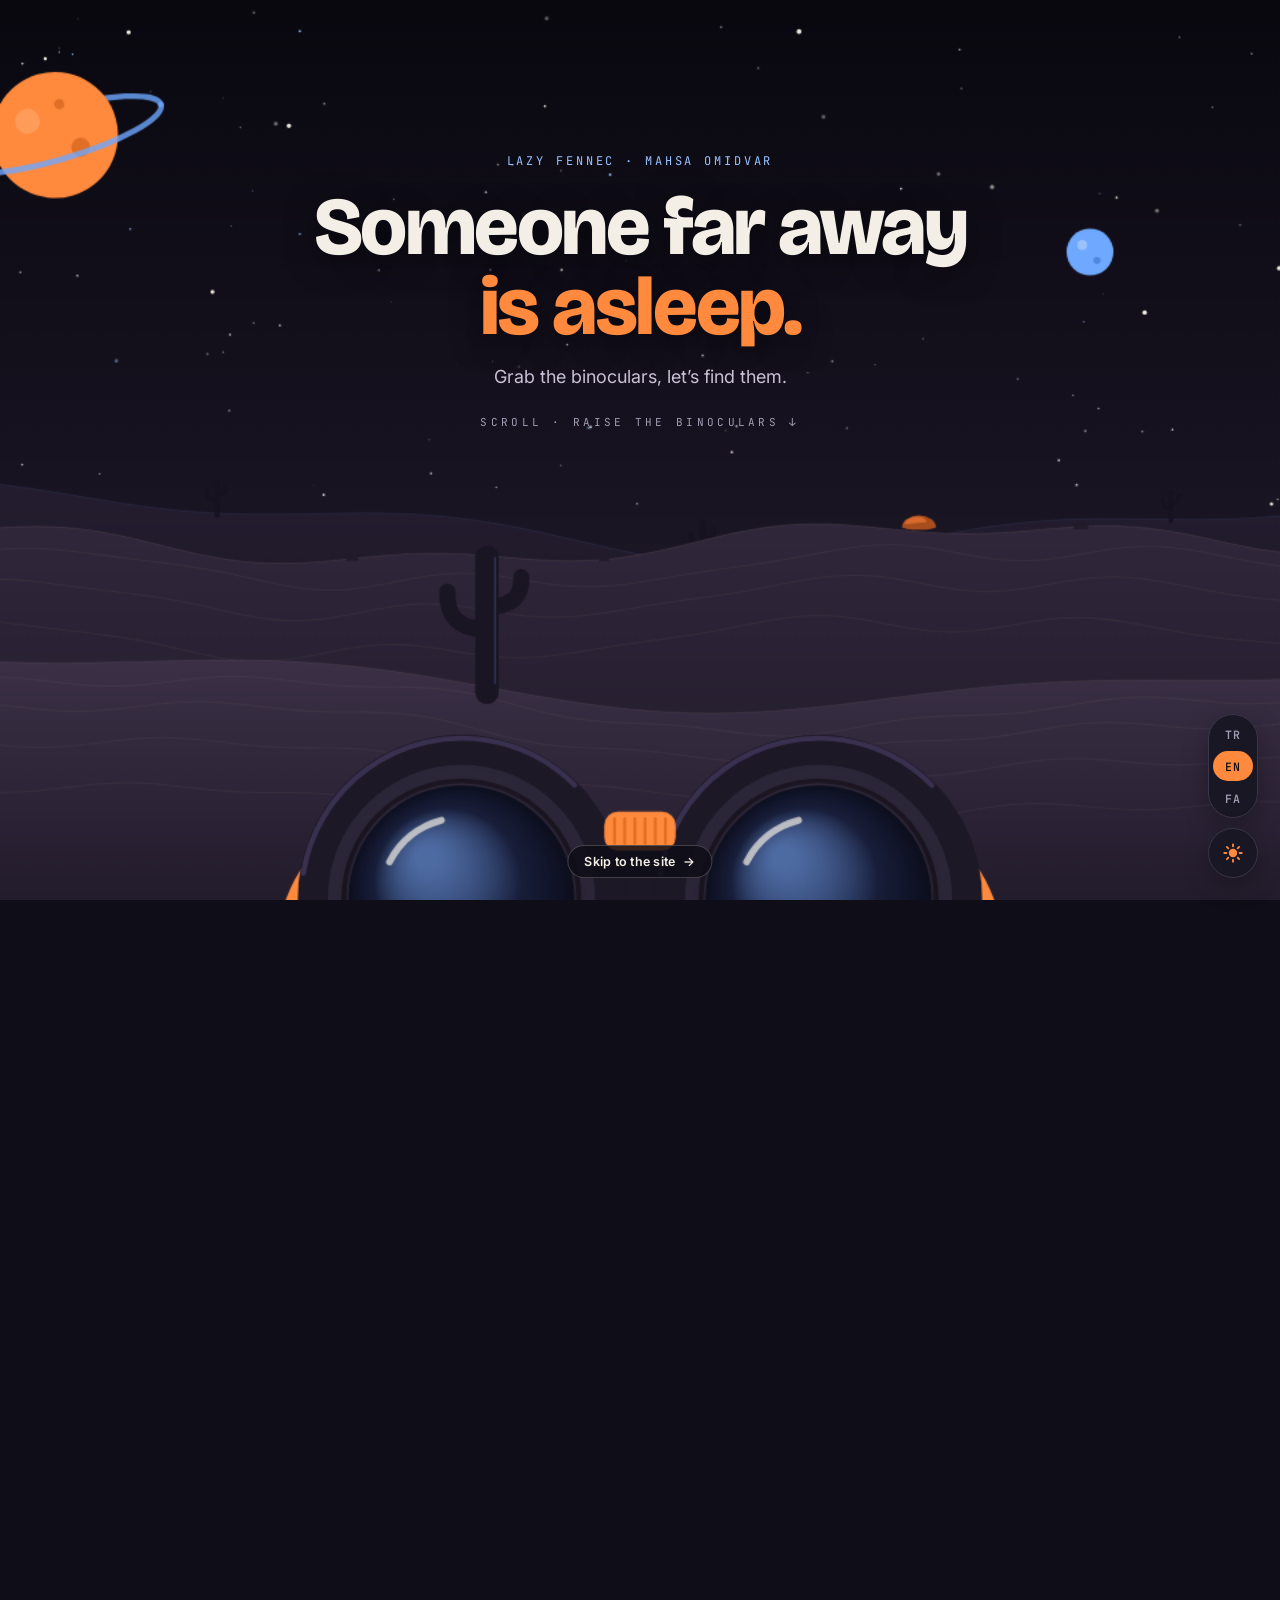
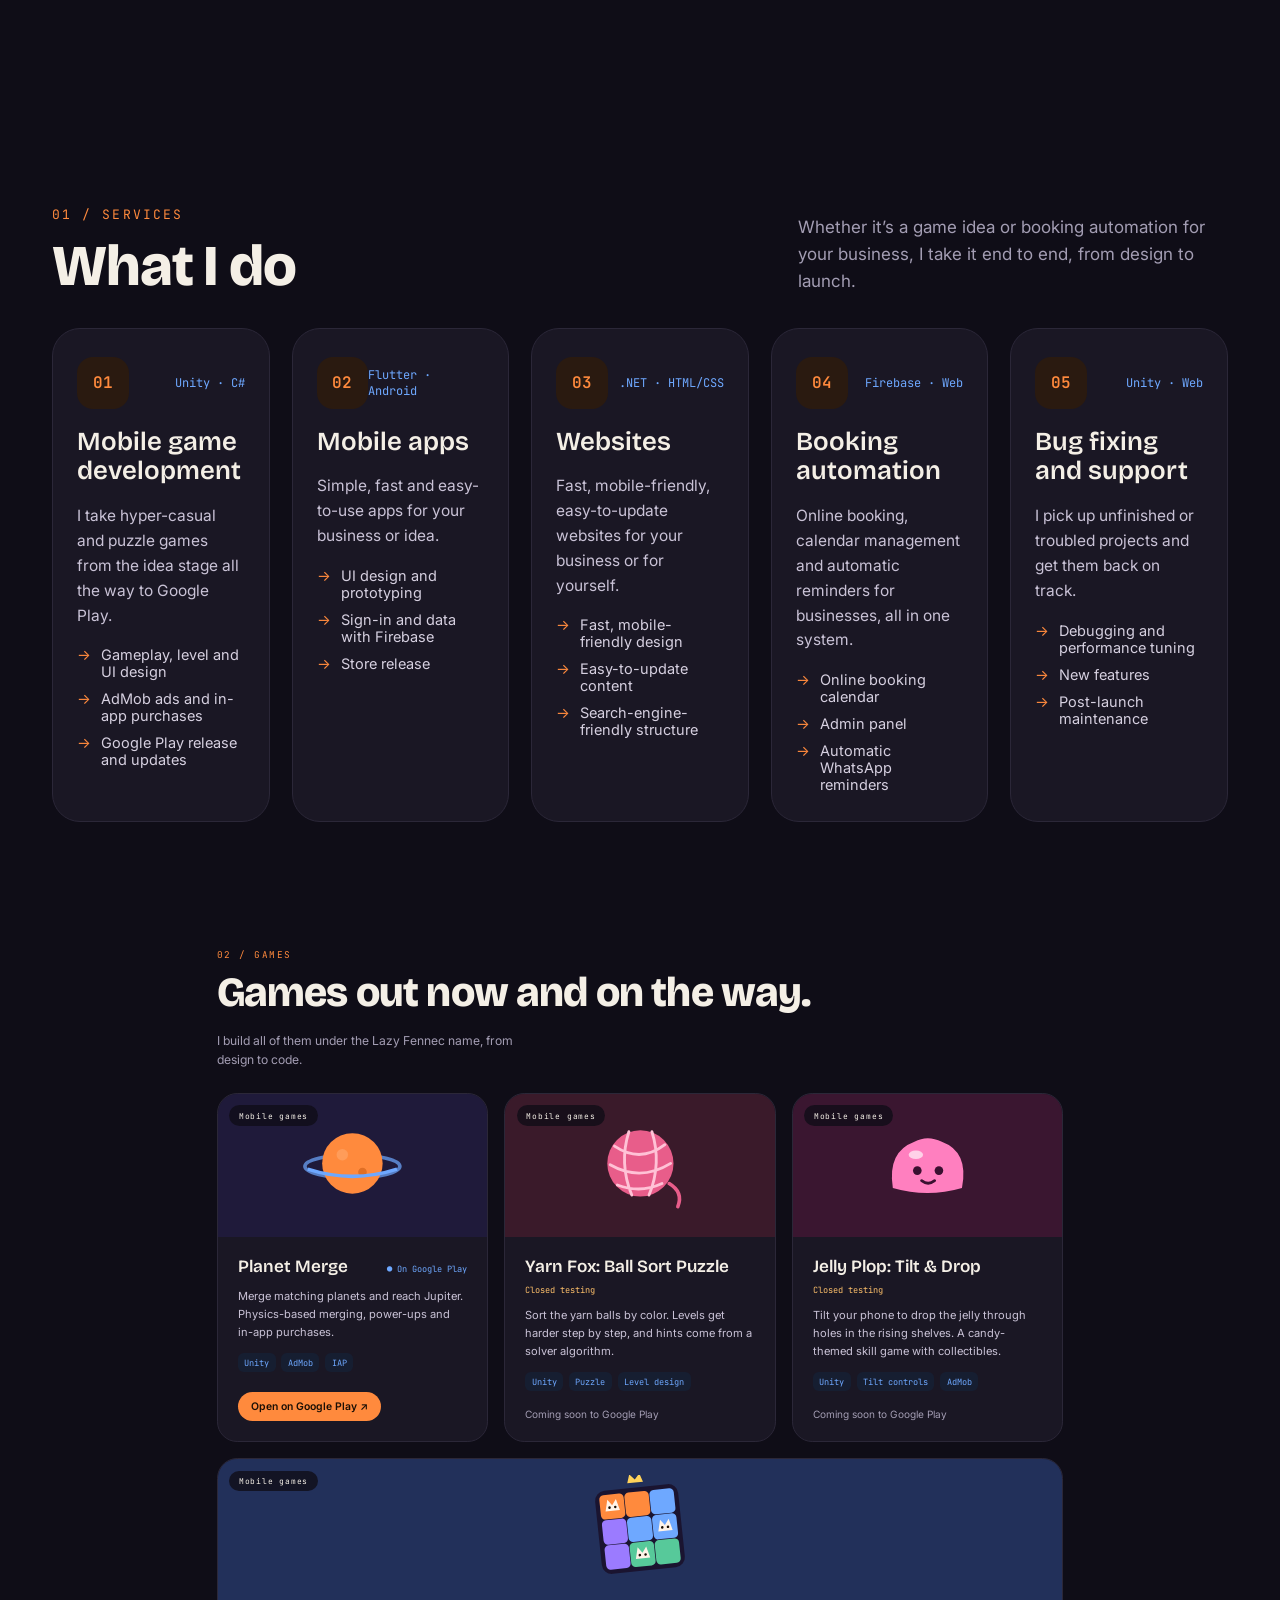
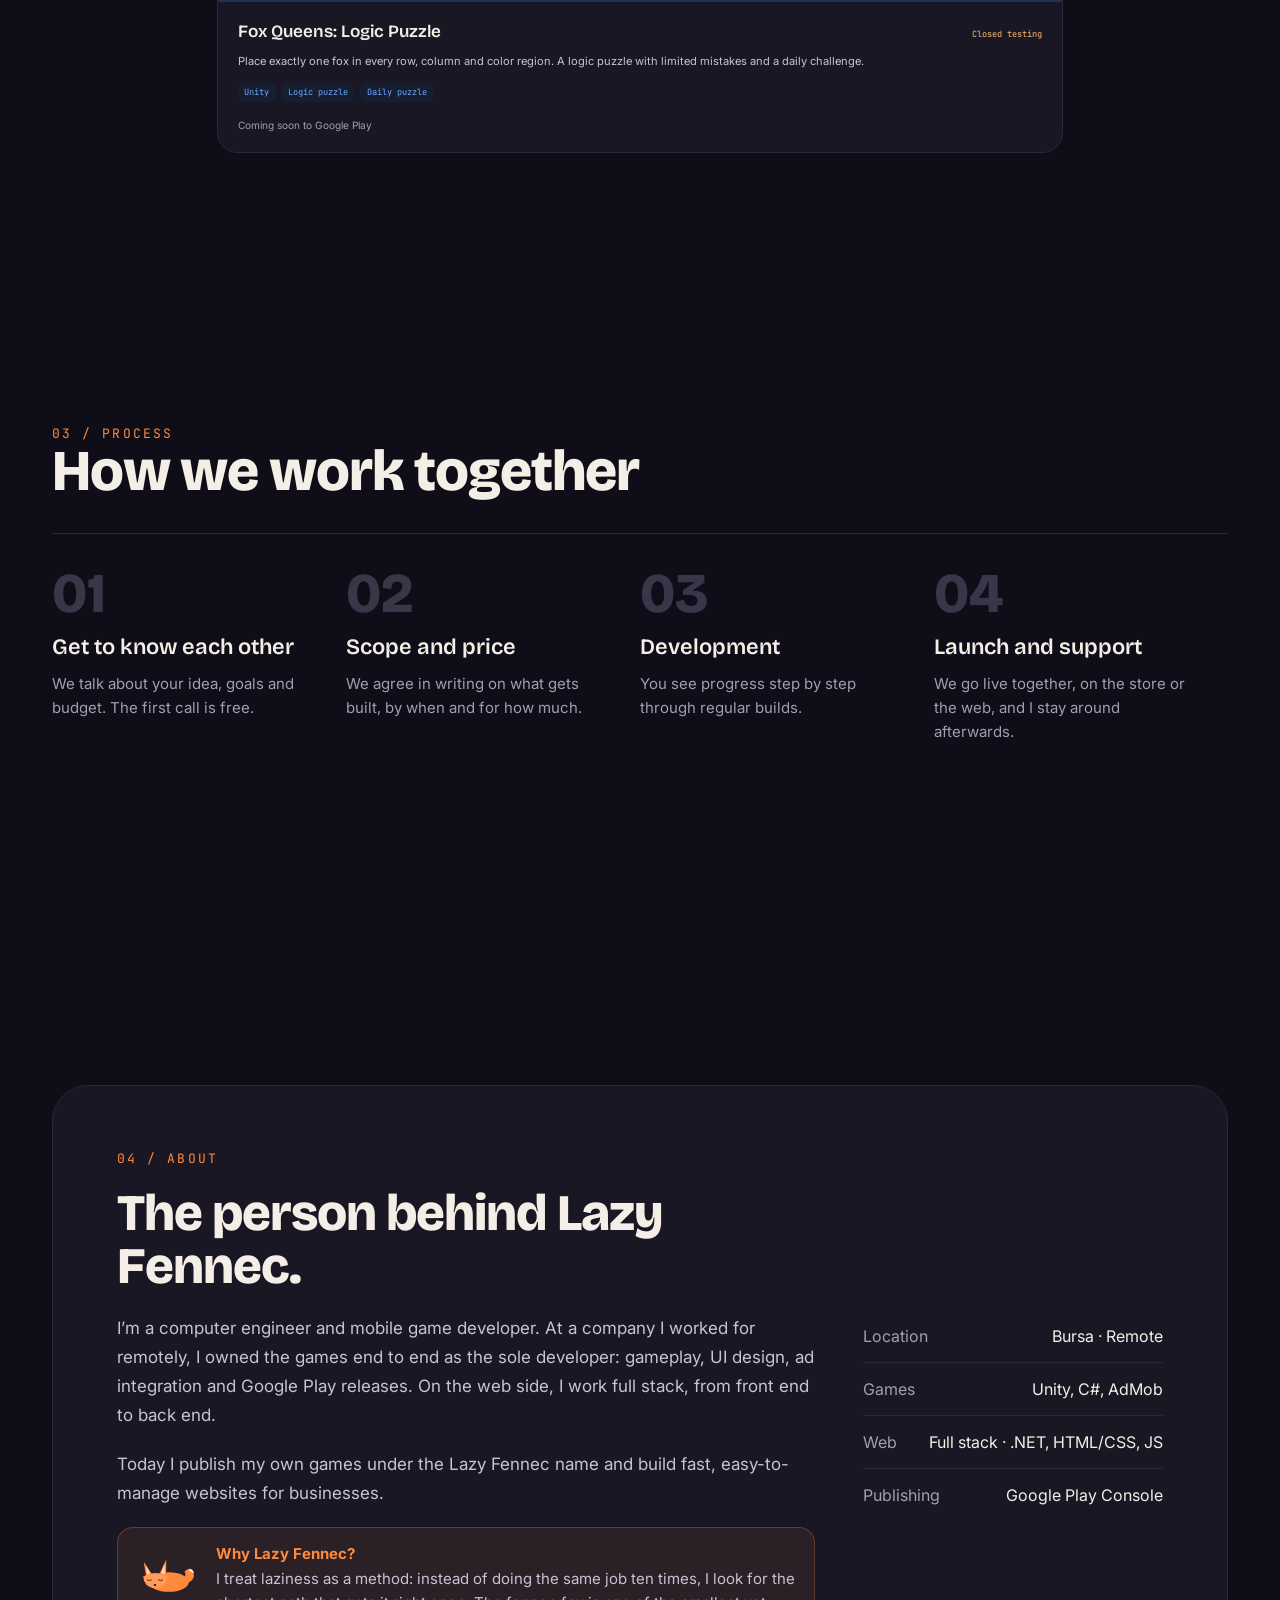
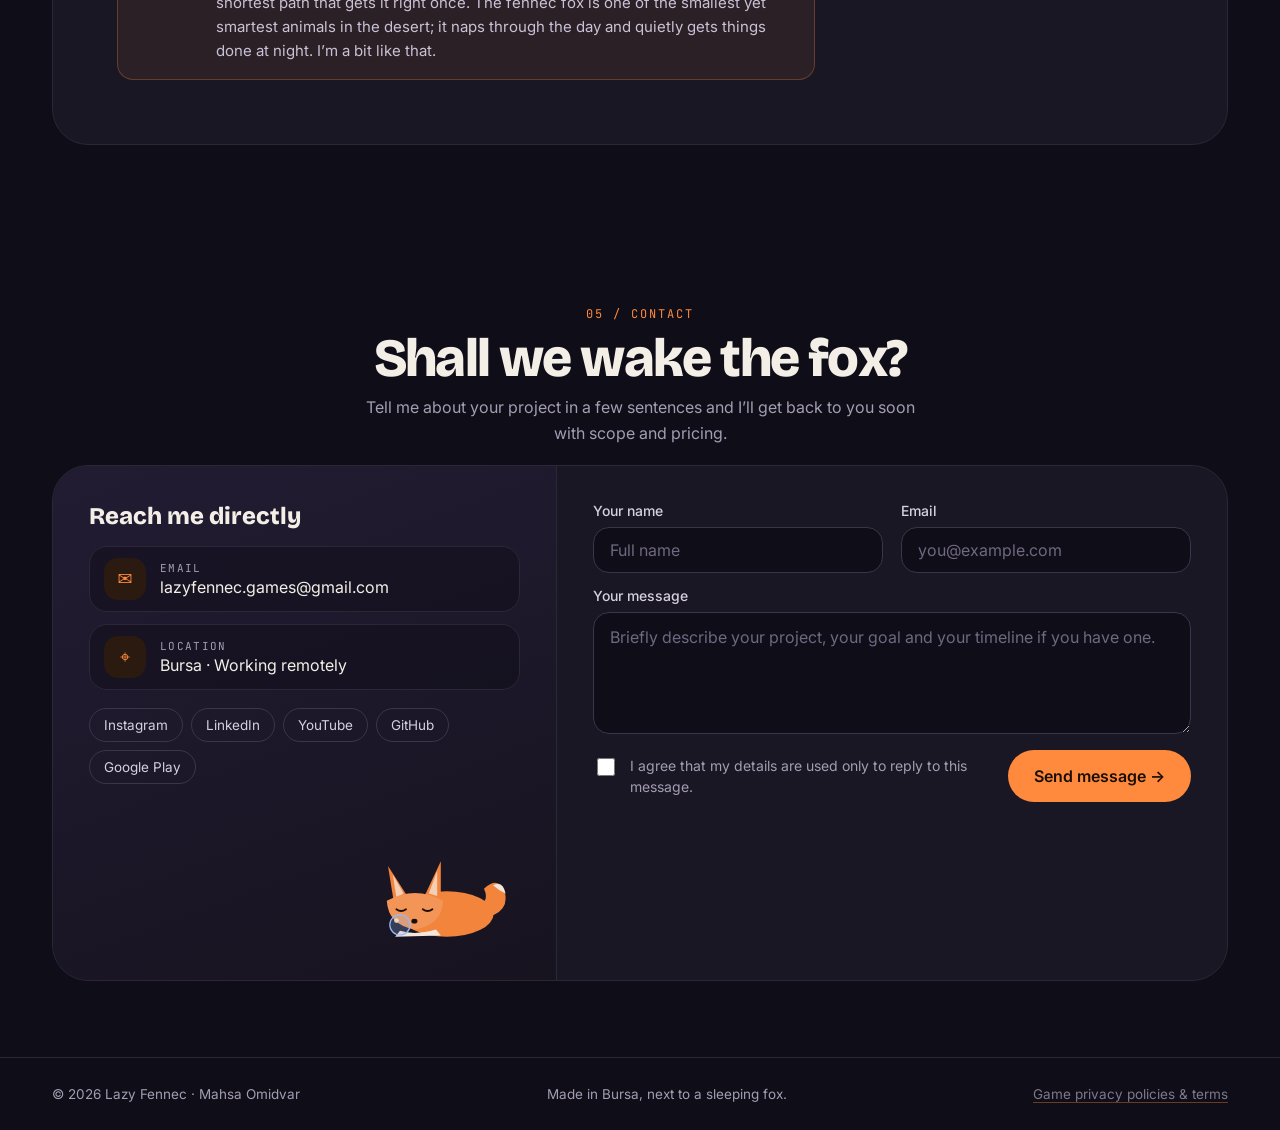
==== commit 6ec542ee: "Sayfalar güncellendi (en/)" ====
--- a/en/index.html
+++ b/en/index.html
@@ -496,7 +496,7 @@
 
     <script src="/js/site.js?v=nrYHC2a_hS8eRBWaysgQRdelNVQjk-IgrY110L_L0DE"></script>
     
-    <script src="/js/intro.js?v=qG0l_B6lrn7PgY5m9iGuQG95Y7Y0bKiXXOCw1V2sJ2k"></script>
+    <script src="/js/intro.js?v=r2V_Z-etP7smUYKwWzyRn6WJMxfAhKOobvSO4K50Ekg"></script>
 
 </body>
 </html>
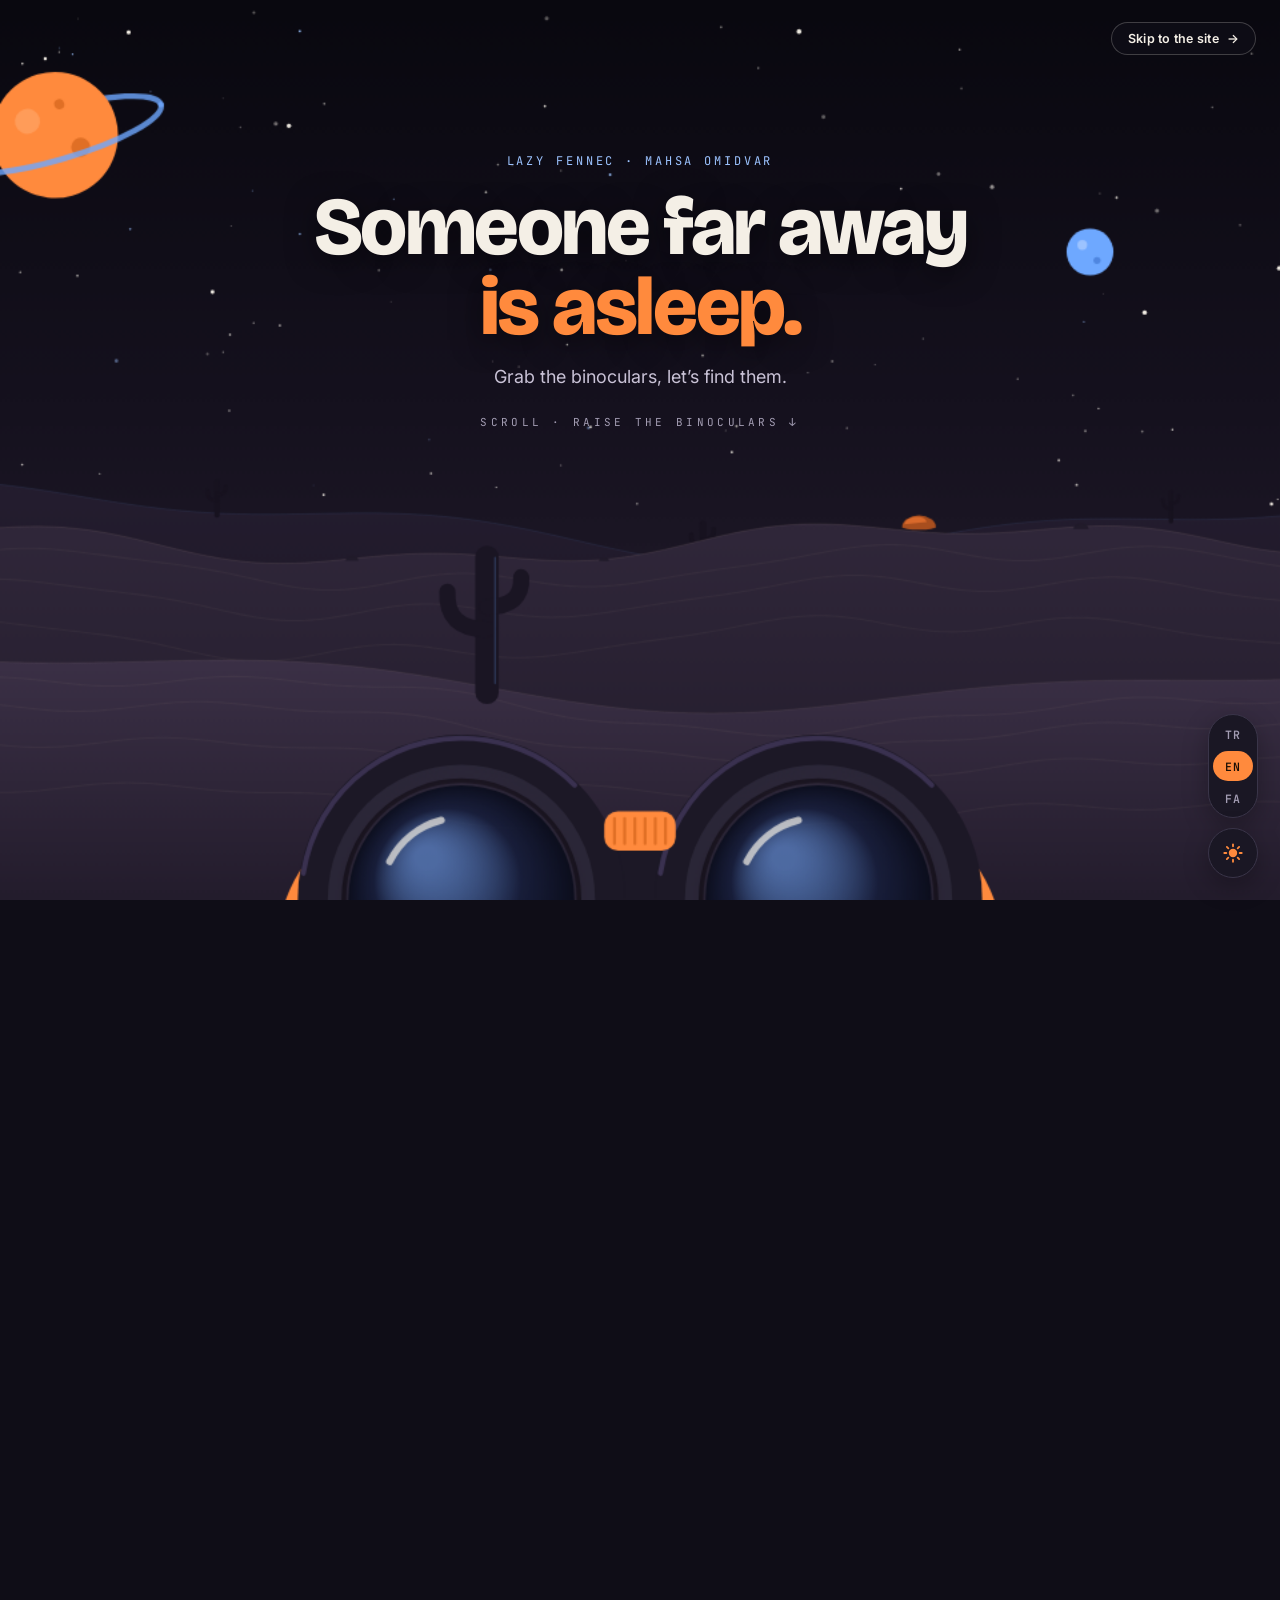
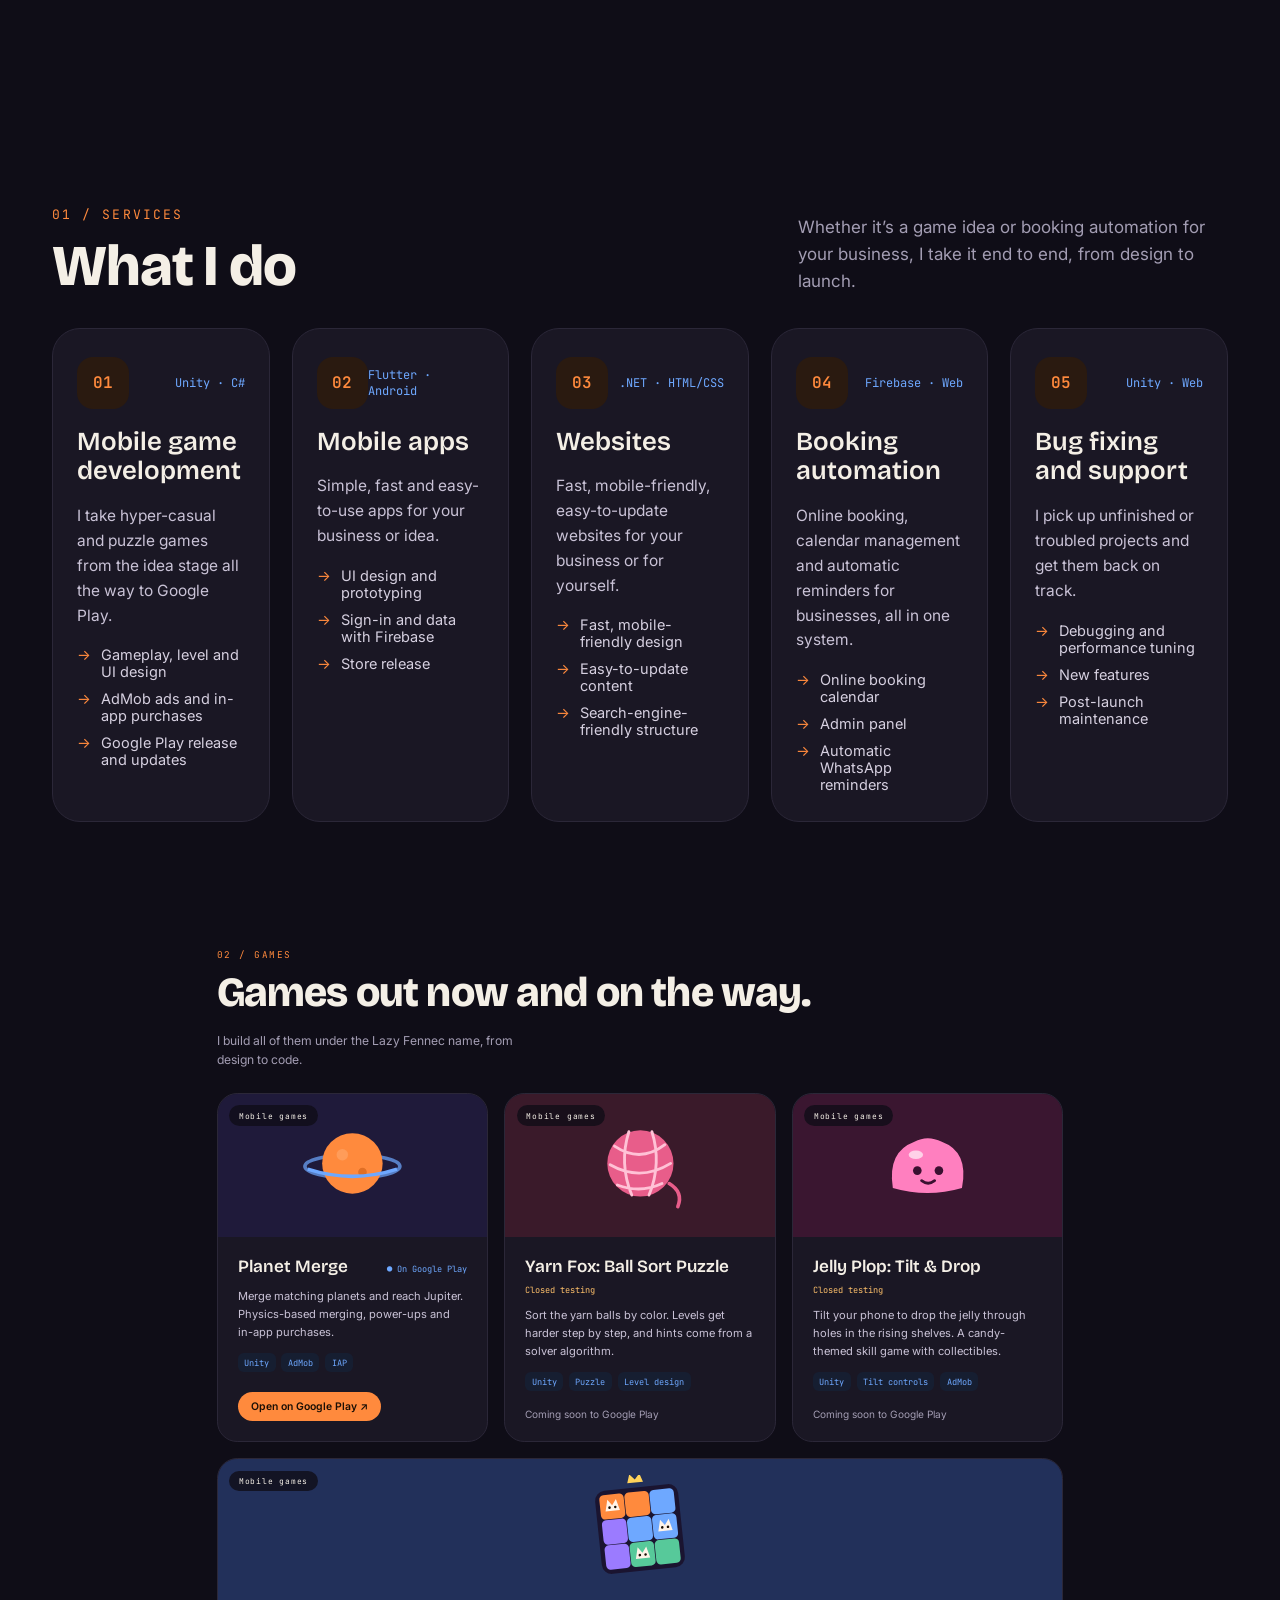
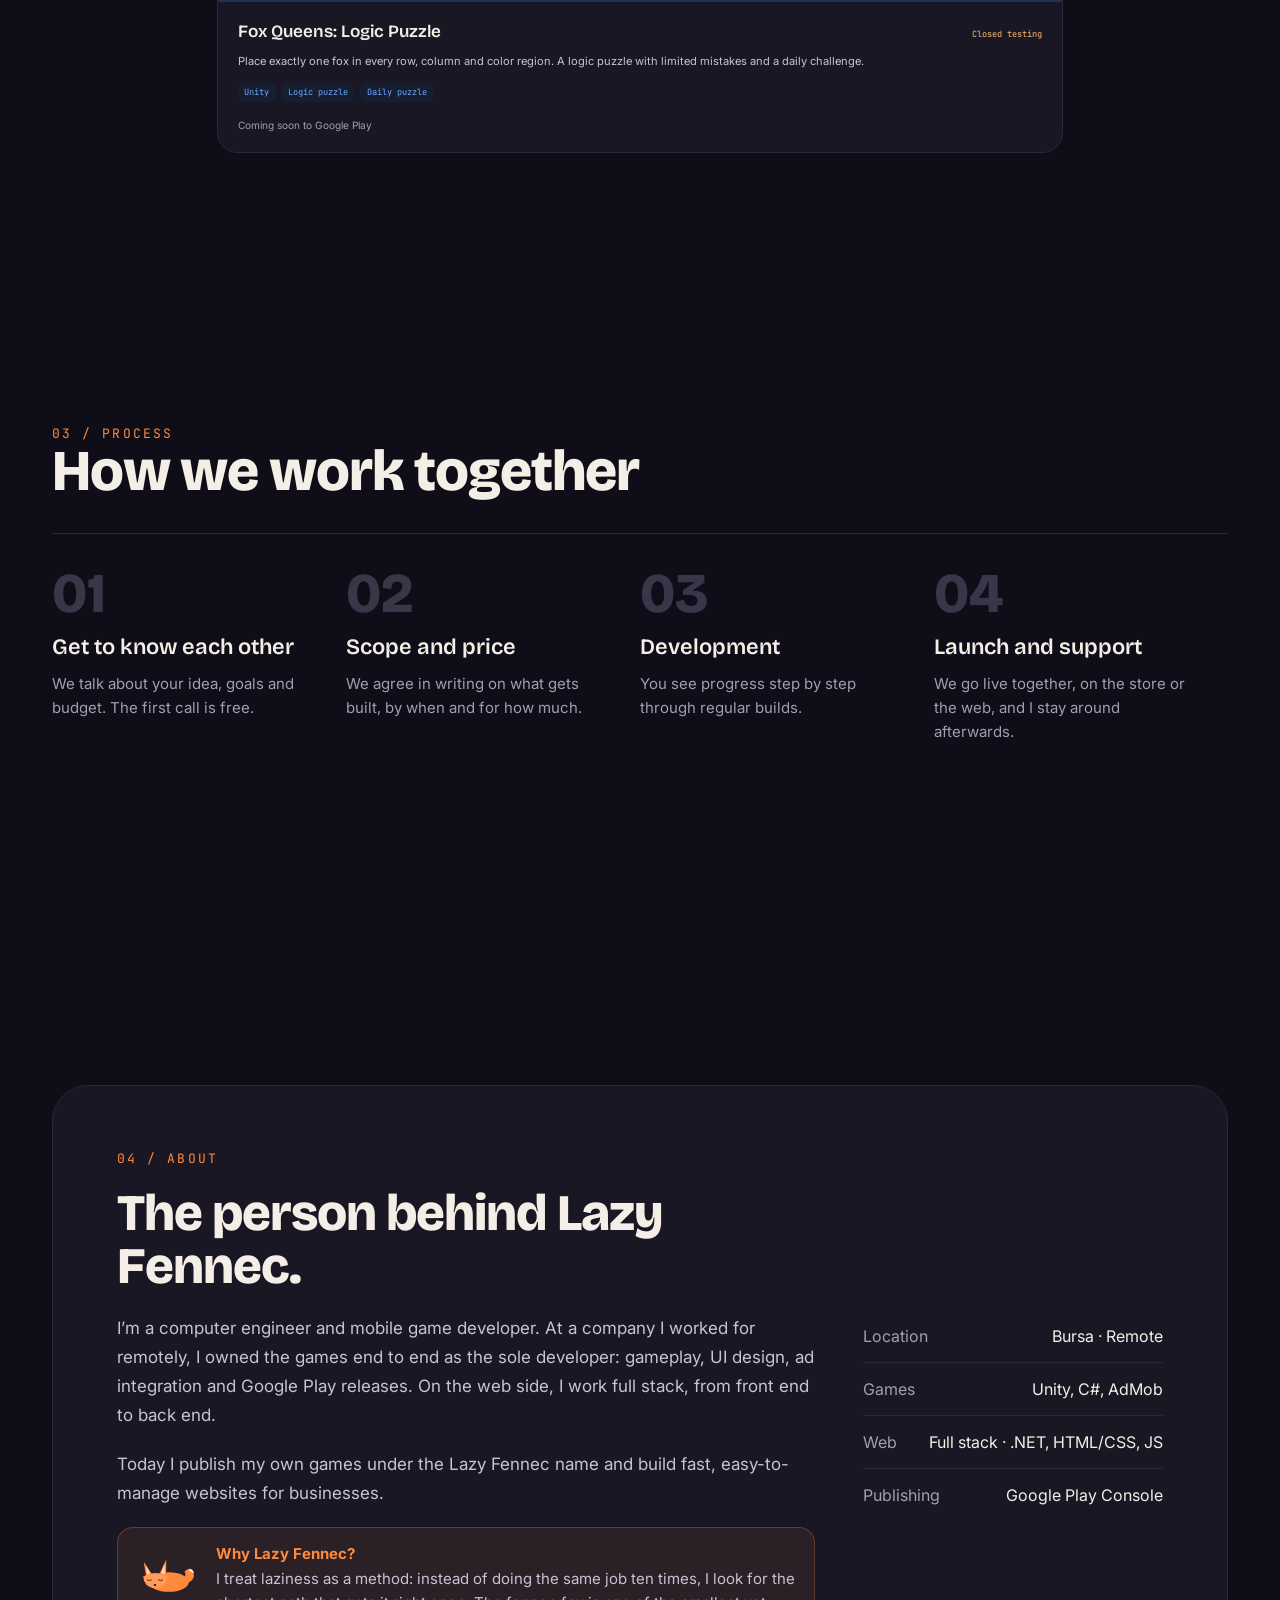
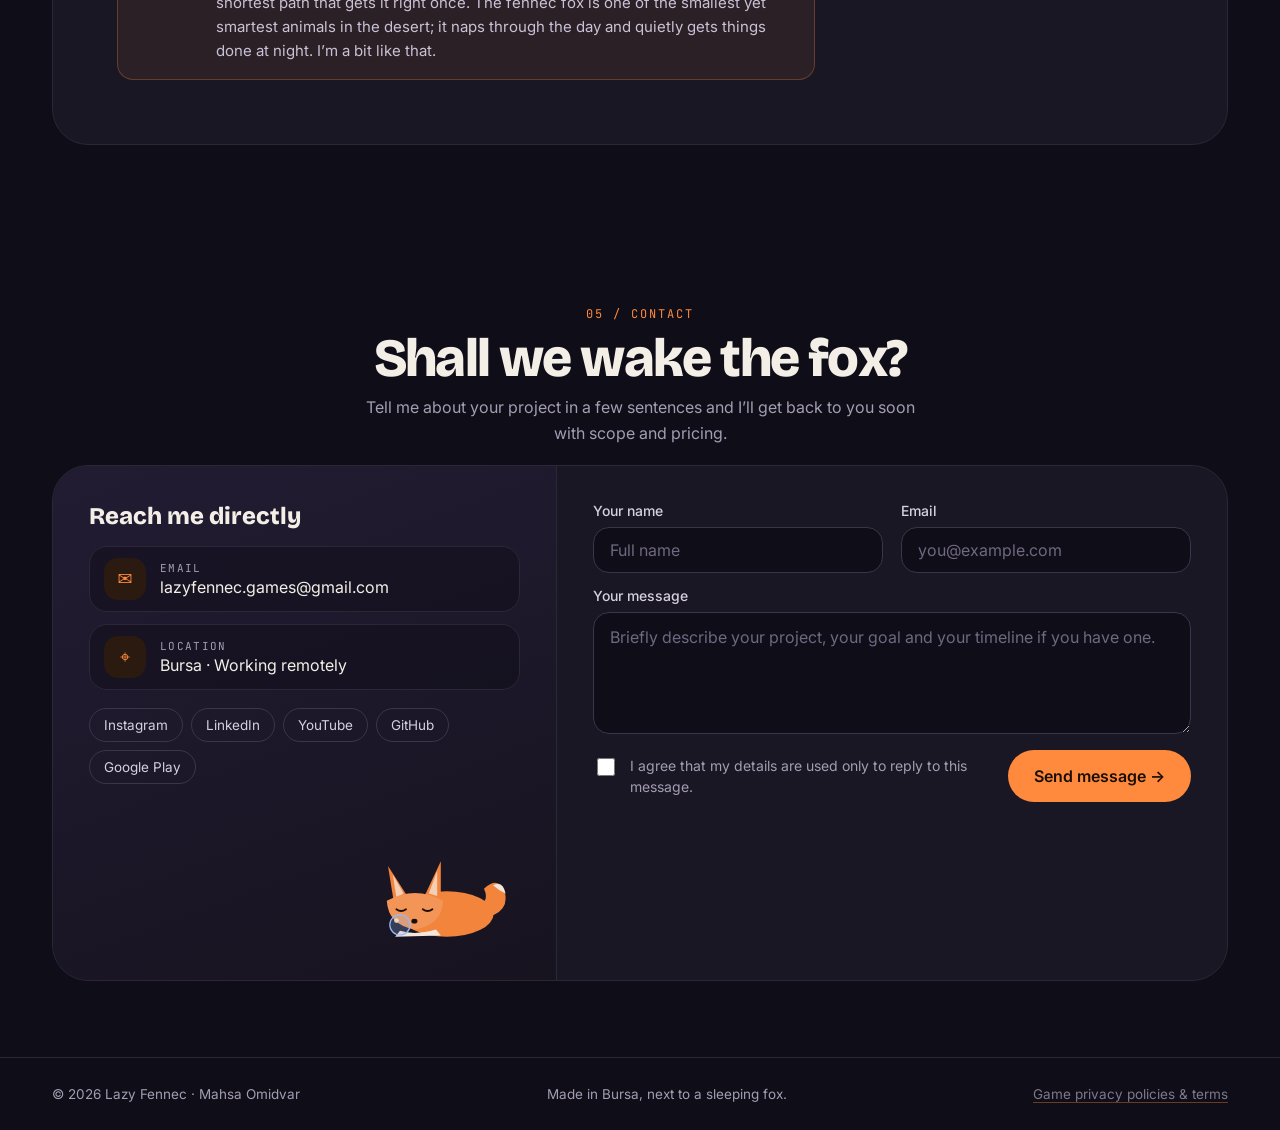
==== commit 48319007: "Siteye geç düğmesi sağ üst köşeye taşındı (en/)" ====
--- a/en/index.html
+++ b/en/index.html
@@ -34,7 +34,7 @@
     <link rel="preconnect" href="https://fonts.googleapis.com" />
     <link rel="preconnect" href="https://fonts.gstatic.com" crossorigin />
     <link href="https://fonts.googleapis.com/css2?family=Bricolage+Grotesque:opsz,wght@12..96,600;12..96,800&family=Inter:wght@400;500;600&family=JetBrains+Mono:wght@400;600&display=swap" rel="stylesheet" />
-    <link rel="stylesheet" href="/css/site.css?v=JUsjJZdfhnQgslMtgOaq5lcCsf_JjZQsIJ8wnJJUw9U" />
+    <link rel="stylesheet" href="/css/site.css?v=5xXdqrLTvsieBxGGUbU_itJBEqiae3KSkPhCHvE36hY" />
     <script>
         document.documentElement.classList.add('js');
         // Zayıf cihaz / veri tasarrufu: hafif mod (daha az animasyon, daha düşük çözünürlüklü film)
--- a/css/site.css
+++ b/css/site.css
@@ -649,7 +649,7 @@
 
 /* Filmi atla düğmesi */
 .lf-skip {
-    position: absolute; left: 50%; bottom: 22px; transform: translateX(-50%); z-index: 6;
+    position: absolute; top: 22px; right: 24px; z-index: 6;
     display: inline-flex; align-items: center; gap: 8px; padding: 8px 16px; border-radius: 999px; cursor: pointer;
     font: 600 12.5px var(--body); letter-spacing: .02em; color: #F4EFE6;
     background: rgba(15, 13, 23, .55); border: 1px solid rgba(244, 239, 230, .22);
@@ -660,7 +660,9 @@
 .lf-skip.is-hidden { opacity: 0; pointer-events: none; }
 html:not(.js) .lf-skip { display: none; }
 html[lang=fa] .lf-skip { font-family: Vazirmatn, system-ui, sans-serif; letter-spacing: 0; }
-@media (max-width: 640px) { .lf-skip { bottom: 16px; padding: 7px 14px; font-size: 12px; } }
+@media (max-width: 640px) { .lf-skip { top: 14px; right: 14px; padding: 7px 14px; font-size: 12px; } }
+html[dir=rtl] .lf-skip { right: auto; left: 24px; }
+@media (max-width: 640px) { html[dir=rtl] .lf-skip { left: 14px; } }
 
 /* Hakkımda: “Neden Lazy Fennec?” */
 .lf-why { display: flex; gap: 16px; align-items: flex-start; padding: 16px 18px; border-radius: 16px; background: rgba(255, 138, 61, .08); border: 1px solid rgba(255, 138, 61, .28); }
@@ -677,3 +679,4 @@
 html.lf-lite .lf-shoot { display: none; }
 html.lf-lite *, html.lf-lite *::before, html.lf-lite *::after { -webkit-backdrop-filter: none !important; backdrop-filter: none !important; }
 html.lf-lite .lf-skip { background: rgba(15, 13, 23, .85); }
+html.lf-lite[data-theme="day"] .lf-skip { background: rgba(255, 250, 243, .92); }
